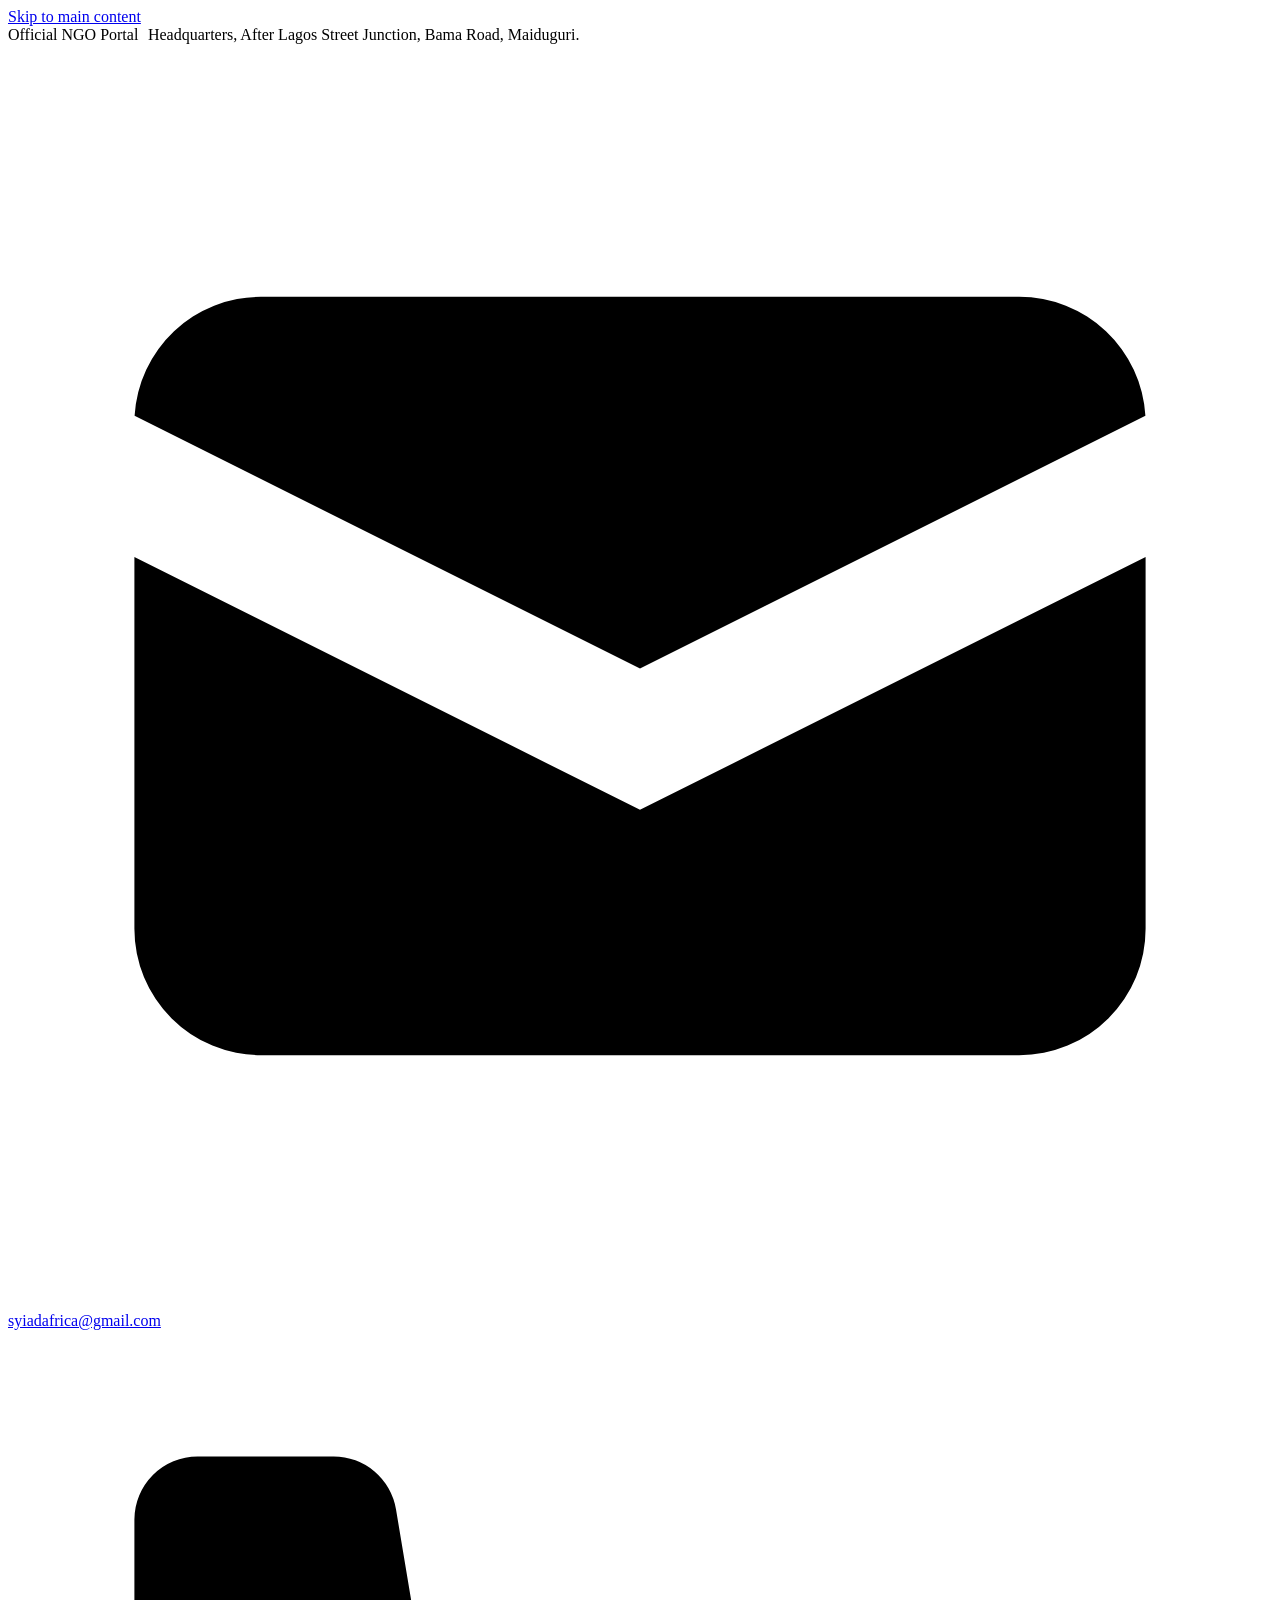
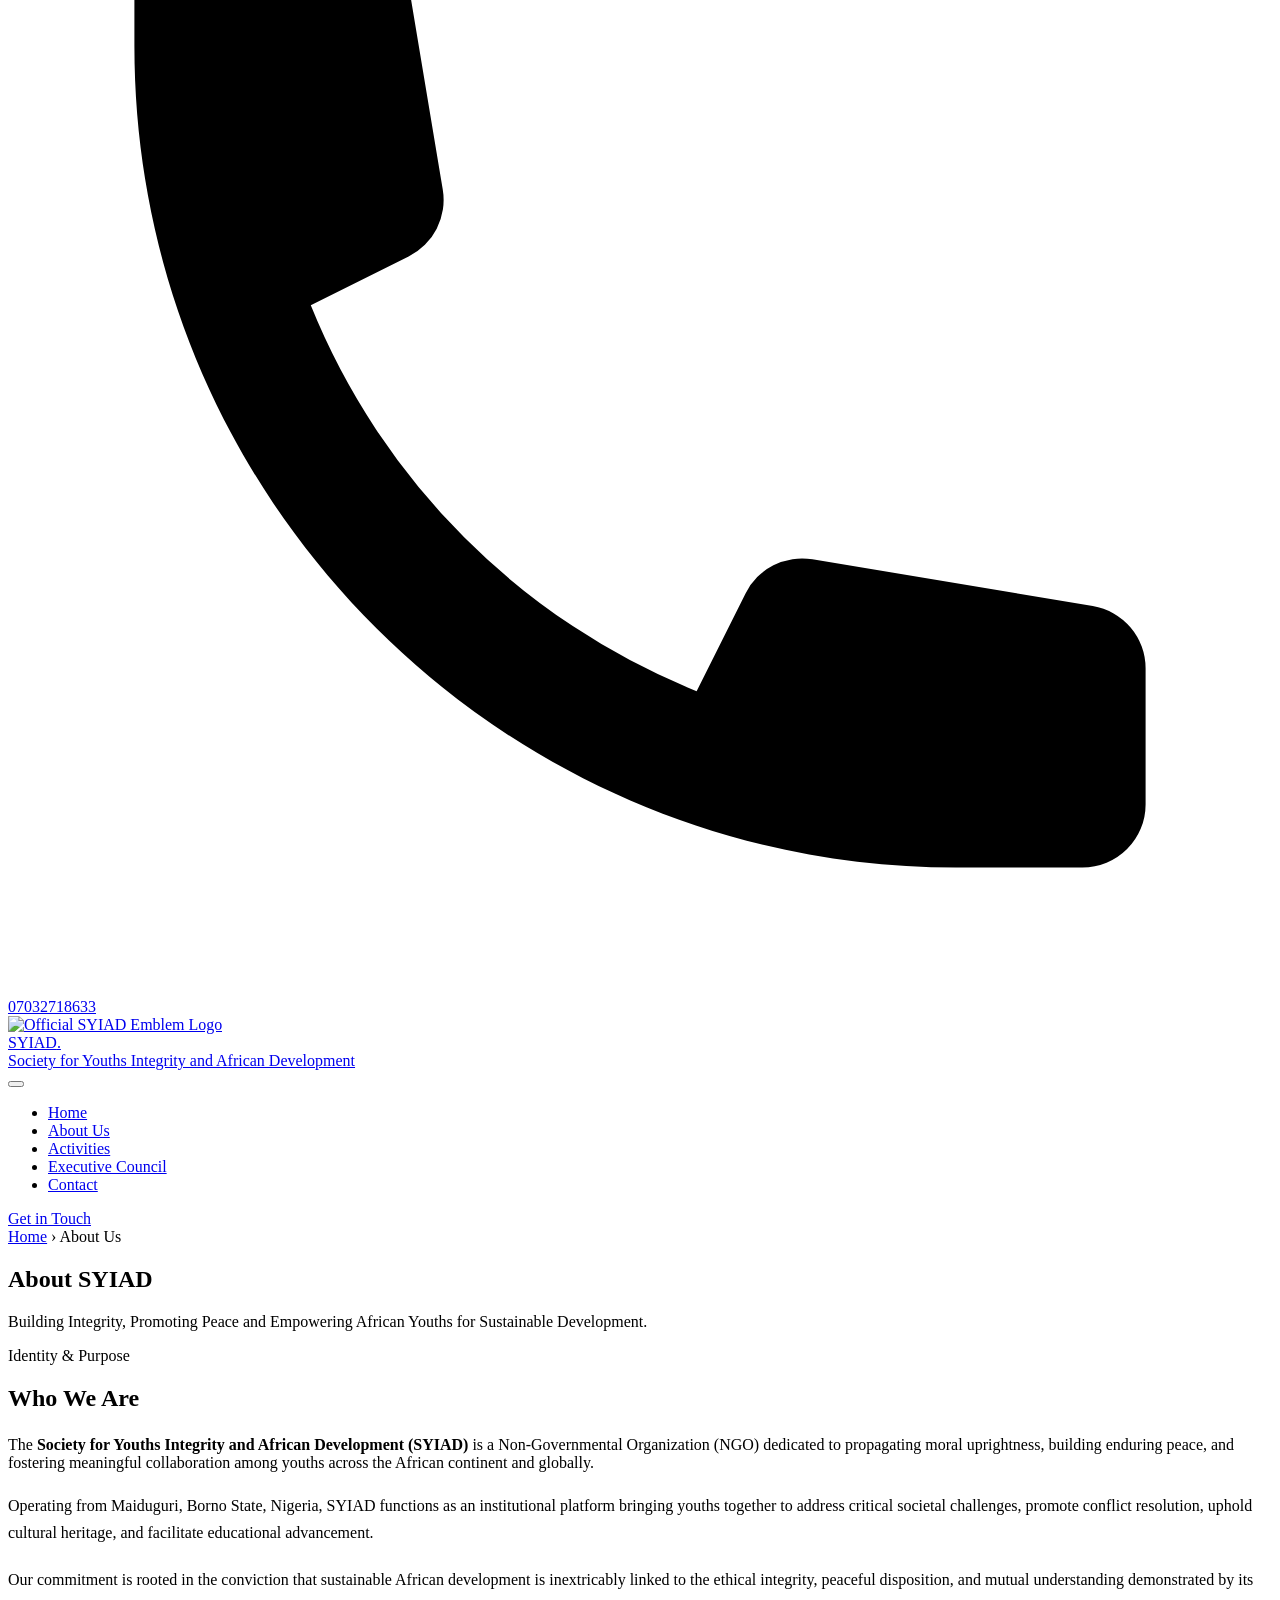
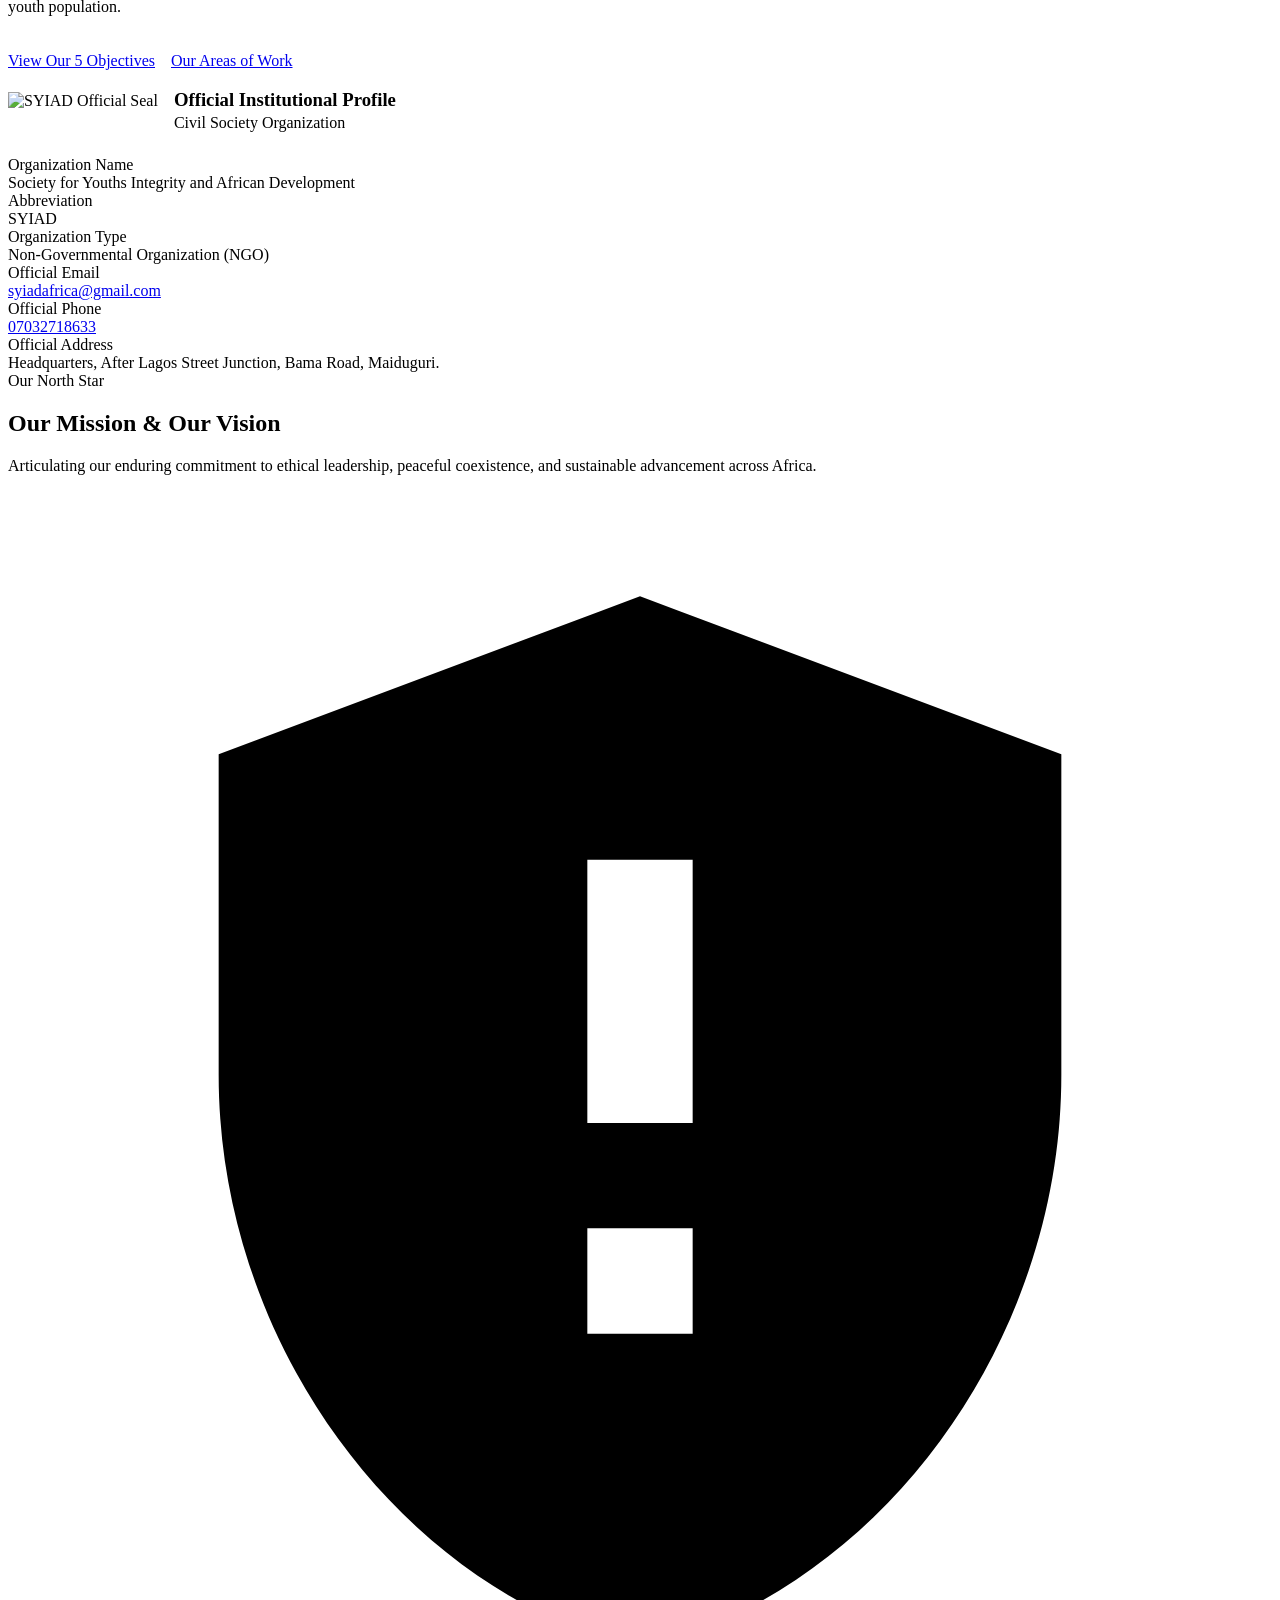
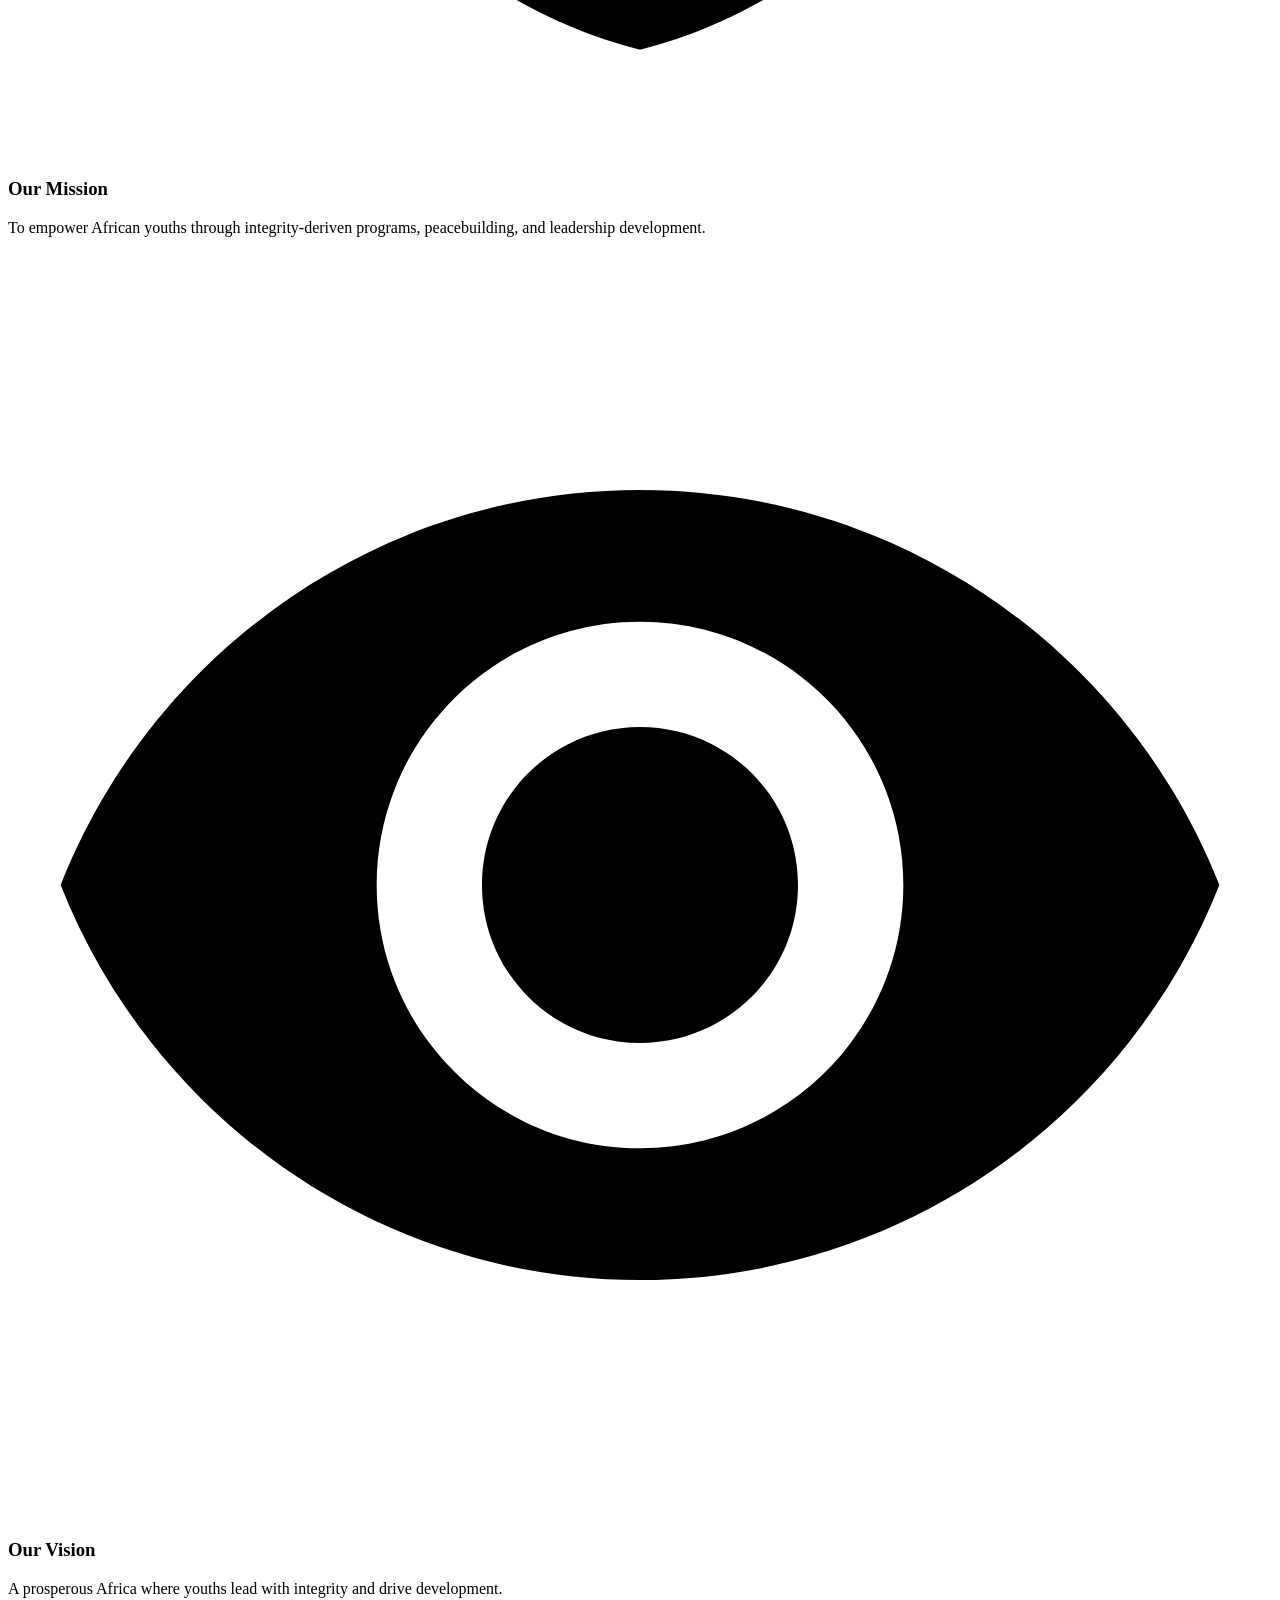
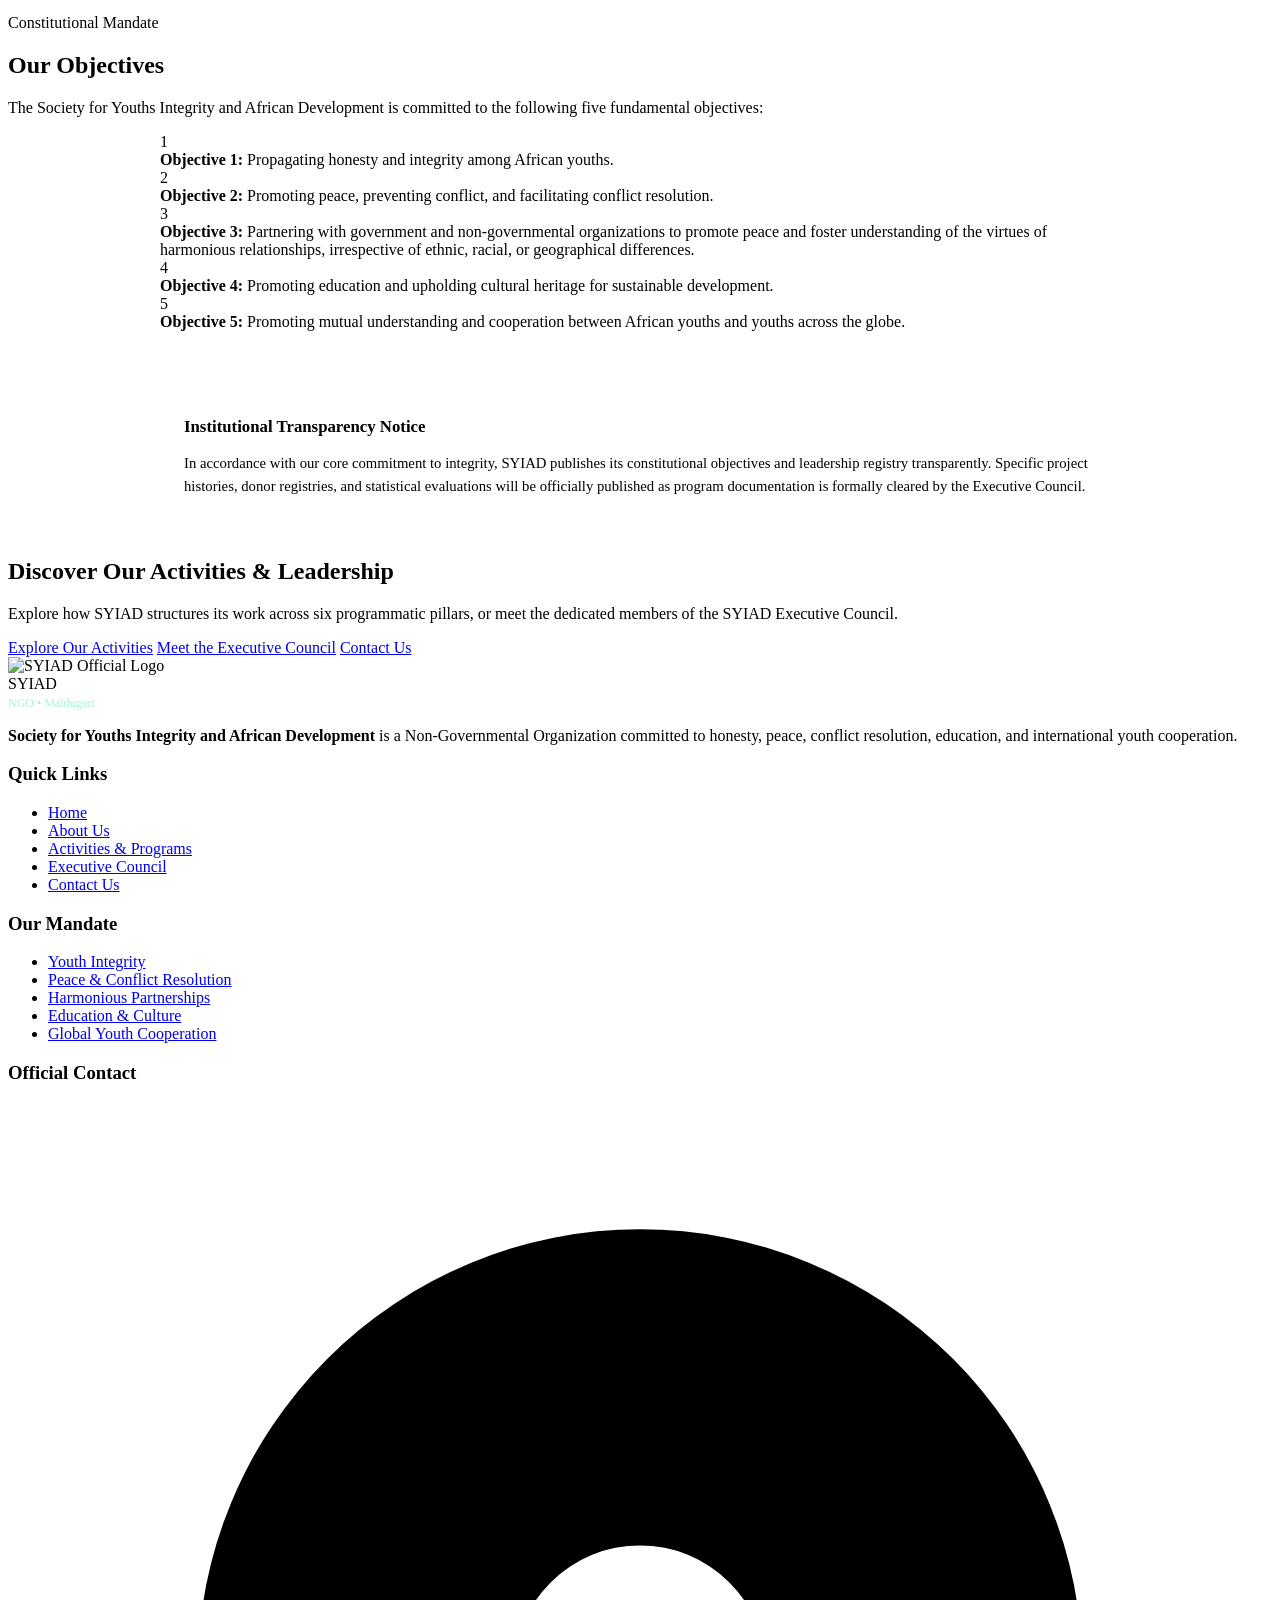
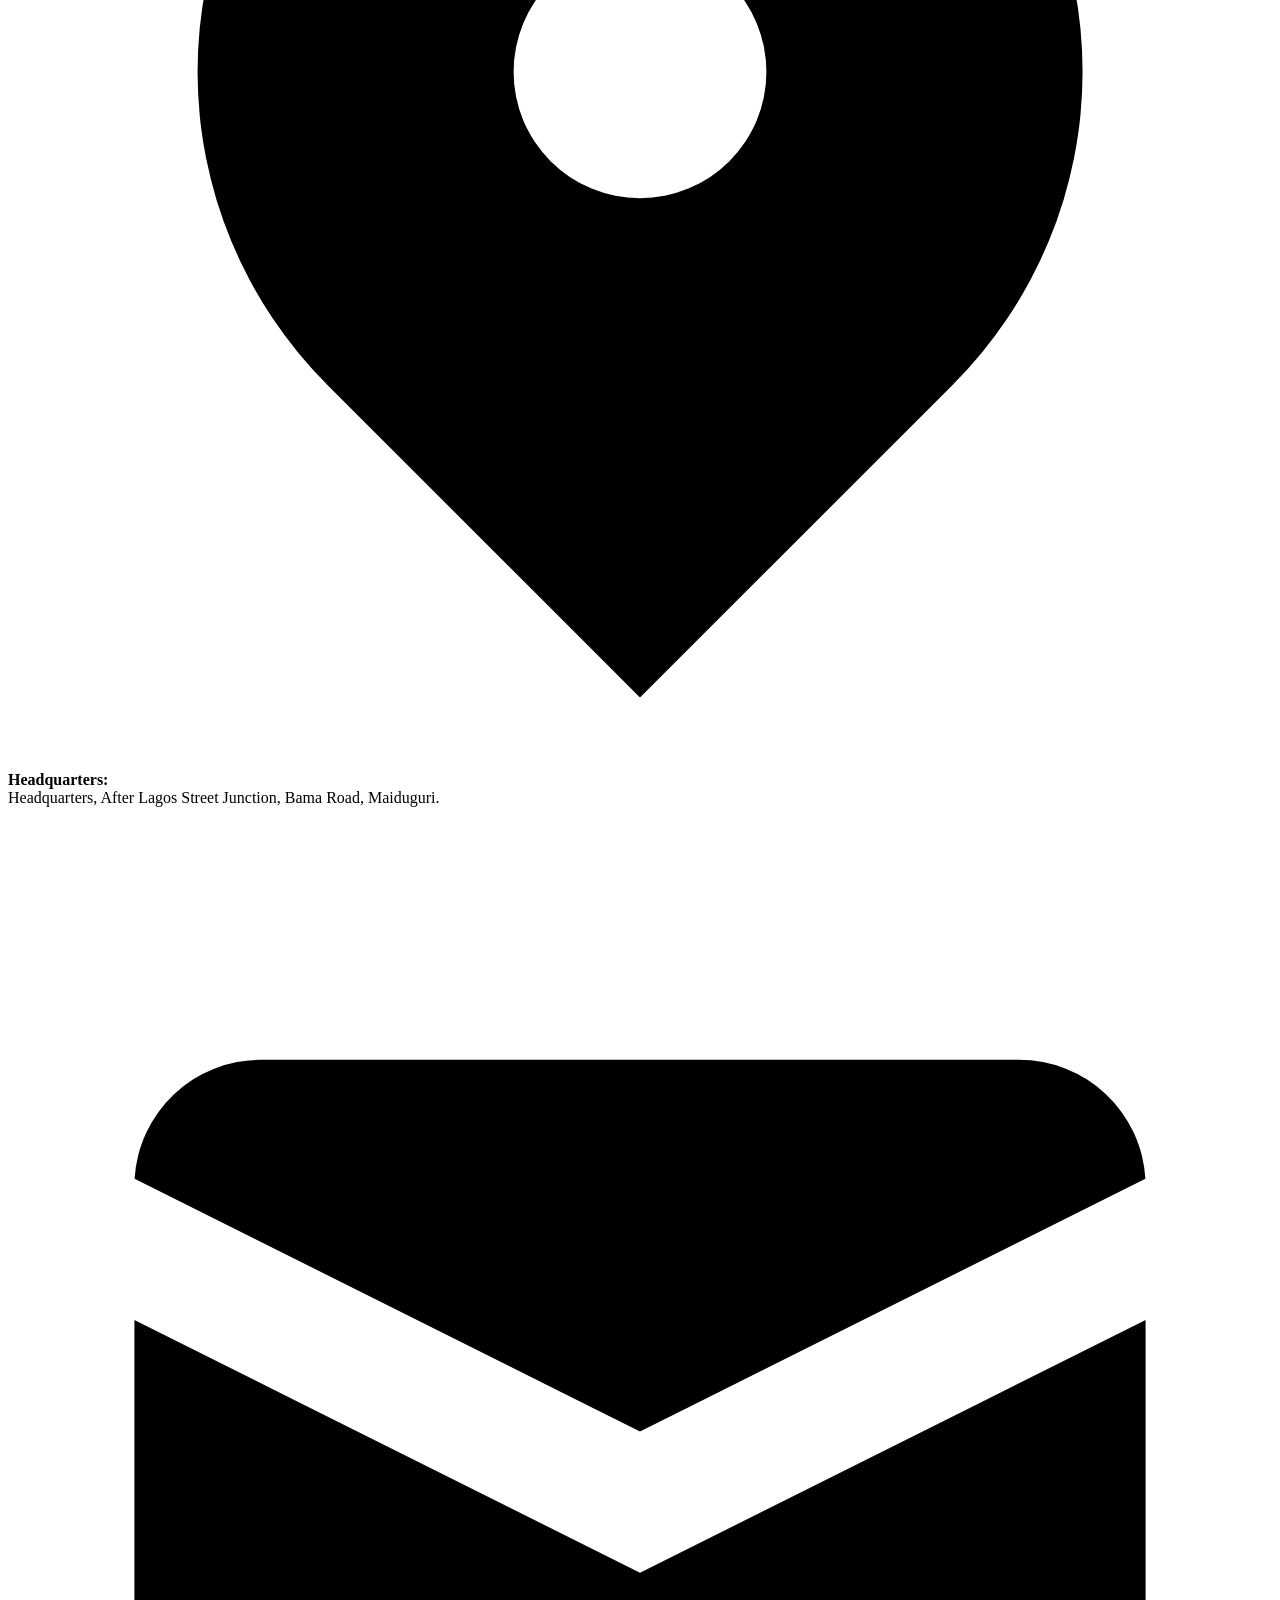
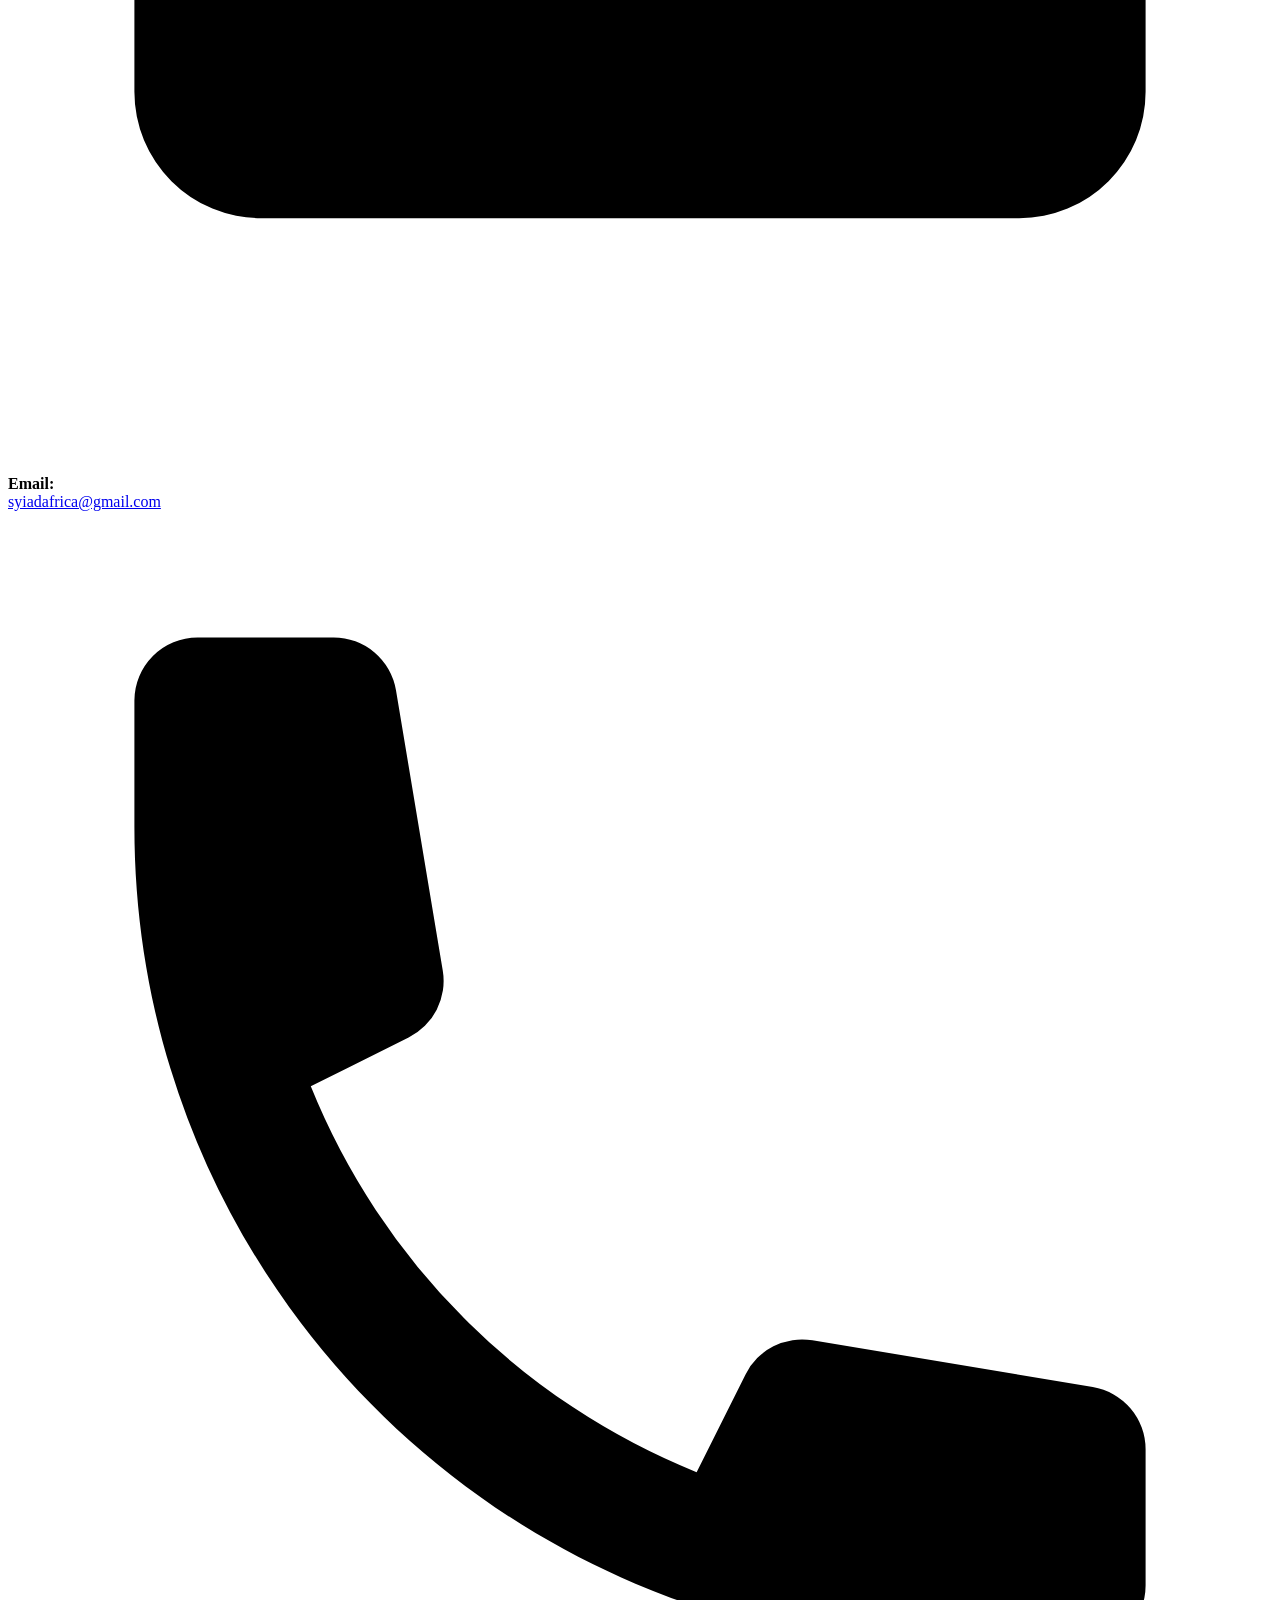
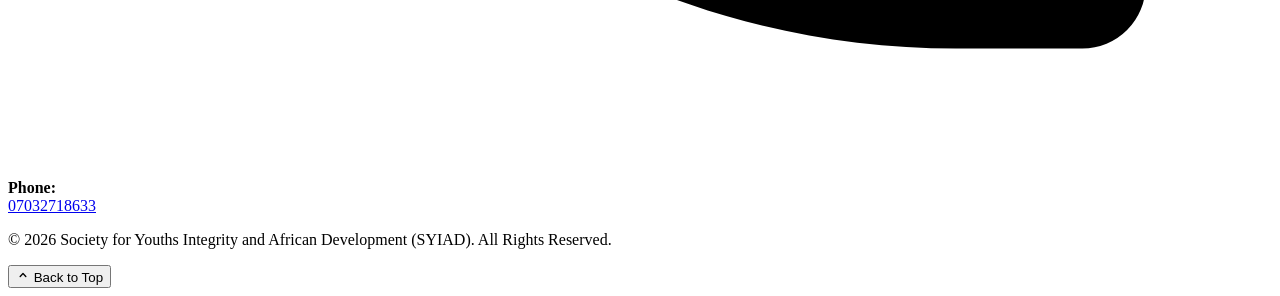
==== about.html @ c9a16042 "Upload SYIAD website files" ====
<!DOCTYPE html>
<html lang="en">
<head>
  <meta charset="UTF-8">
  <meta name="viewport" content="width=device-width, initial-scale=1.0">
  <meta http-equiv="X-UA-Compatible" content="IE=edge">
  
  <title>About Us | Society for Youths Integrity and African Development (SYIAD)</title>
  <meta name="title" content="About Us | Society for Youths Integrity and African Development (SYIAD)">
  <meta name="description" content="Learn about the Society for Youths Integrity and African Development (SYIAD), our mission, vision, and five core objectives for African youth empowerment, peace, and sustainable development.">
  <meta name="keywords" content="About SYIAD, Society for Youths Integrity and African Development, NGO Maiduguri, African Youth Integrity, Peacebuilding Objectives, Nigeria NGO">
  <meta name="author" content="Society for Youths Integrity and African Development">
  <meta name="robots" content="index, follow">

  <!-- Open Graph -->
  <meta property="og:type" content="article">
  <meta property="og:url" content="https://syiad.org/about.html">
  <meta property="og:title" content="About Us | Society for Youths Integrity and African Development">
  <meta property="og:description" content="Discover SYIAD's founding commitment to youth integrity, peace promotion, conflict prevention, education, and global youth cooperation.">
  <meta property="og:image" content="assets/images/syiad-logo.jpg">

  <!-- Favicon using official SYIAD logo -->
  <link rel="icon" type="image/jpeg" href="assets/images/syiad-logo.jpg">
  <link rel="apple-touch-icon" href="assets/images/syiad-logo.jpg">

  <!-- Stylesheet -->
  <link rel="stylesheet" href="assets/css/styles.css">
</head>
<body>
  <a href="#mainContent" class="skip-link">Skip to main content</a>

  <!-- Top Notification & Contact Bar -->
  <aside class="top-bar" aria-label="Quick contact and organization info">
    <div class="container top-bar-content">
      <div style="display:flex; align-items:center; gap:0.6rem;">
        <span class="top-bar-badge">Official NGO Portal</span>
        <span>Headquarters, After Lagos Street Junction, Bama Road, Maiduguri.</span>
      </div>
      <div class="top-bar-contact">
        <span class="top-bar-item">
          <svg viewBox="0 0 20 20" aria-hidden="true"><path d="M2.003 5.884L10 9.882l7.997-3.998A2 2 0 0016 4H4a2 2 0 00-1.997 1.884z"/><path d="M18 8.118l-8 4-8-4V14a2 2 0 002 2h12a2 2 0 002-2V8.118z"/></svg>
          <a href="mailto:syiadafrica@gmail.com">syiadafrica@gmail.com</a>
        </span>
        <span class="top-bar-item">
          <svg viewBox="0 0 20 20" aria-hidden="true"><path d="M2 3a1 1 0 011-1h2.153a1 1 0 01.986.836l.74 4.435a1 1 0 01-.54 1.06l-1.548.773a11.037 11.037 0 006.105 6.105l.774-1.548a1 1 0 011.059-.54l4.435.74a1 1 0 01.836.986V17a1 1 0 01-1 1h-2C7.82 18 2 12.18 2 5V3z"/></svg>
          <a href="tel:07032718633">07032718633</a>
        </span>
      </div>
    </div>
  </aside>

  <!-- Main Header & Navigation Bar -->
  <header class="site-header">
    <div class="container header-container">
      <a href="index.html" class="brand" aria-label="SYIAD Home">
        <div class="brand-logo-wrap">
          <img src="assets/images/syiad-logo.jpg" alt="Official SYIAD Emblem Logo" class="brand-logo" width="58" height="58">
        </div>
        <div class="brand-text">
          <div class="brand-acronym">SYIAD<span>.</span></div>
          <div class="brand-full-name">Society for Youths Integrity and African Development</div>
        </div>
      </a>

      <!-- Mobile Hamburger Toggle -->
      <button class="nav-toggle" aria-label="Toggle navigation menu" aria-expanded="false" aria-controls="primaryNav">
        <span class="hamburger-icon">
          <span class="hamburger-line"></span>
          <span class="hamburger-line"></span>
          <span class="hamburger-line"></span>
        </span>
      </button>

      <!-- Primary Navigation Links -->
      <nav class="nav-menu" id="primaryNav" aria-label="Primary site navigation">
        <ul class="nav-list">
          <li><a href="index.html" class="nav-link">Home</a></li>
          <li><a href="about.html" class="nav-link active">About Us</a></li>
          <li><a href="activities.html" class="nav-link">Activities</a></li>
          <li><a href="executive-council.html" class="nav-link">Executive Council</a></li>
          <li><a href="contact.html" class="nav-link">Contact</a></li>
        </ul>
        <div class="nav-cta">
          <a href="contact.html" class="btn btn-sm btn-gold">Get in Touch</a>
        </div>
      </nav>
    </div>
  </header>

  <!-- Page Banner -->
  <section class="page-banner">
    <div class="container">
      <div class="page-banner-content">
        <nav class="breadcrumbs" aria-label="Breadcrumb">
          <a href="index.html">Home</a>
          <span aria-hidden="true">&rsaquo;</span>
          <span aria-current="page">About Us</span>
        </nav>
        <h1 class="page-banner-title">About SYIAD</h1>
        <p class="page-banner-desc">
          Building Integrity, Promoting Peace and Empowering African Youths for Sustainable Development.
        </p>
      </div>
    </div>
  </section>

  <main id="mainContent">

    <!-- 1. Who We Are Section -->
    <section class="section" id="who-we-are">
      <div class="container">
        <div class="about-grid">
          <div>
            <span class="section-subtitle">Identity &amp; Purpose</span>
            <h2 class="section-title">Who We Are</h2>
            <div class="title-bar" style="margin-left: 0;"></div>
            
            <p class="section-description" style="margin-top: 1.5rem; margin-bottom: 1.25rem;">
              The <strong>Society for Youths Integrity and African Development (SYIAD)</strong> is a Non-Governmental Organization (NGO) dedicated to propagating moral uprightness, building enduring peace, and fostering meaningful collaboration among youths across the African continent and globally.
            </p>
            <p style="color: var(--color-gray-700); line-height: 1.7; margin-bottom: 1.25rem;">
              Operating from Maiduguri, Borno State, Nigeria, SYIAD functions as an institutional platform bringing youths together to address critical societal challenges, promote conflict resolution, uphold cultural heritage, and facilitate educational advancement.
            </p>
            <p style="color: var(--color-gray-700); line-height: 1.7; margin-bottom: 2rem;">
              Our commitment is rooted in the conviction that sustainable African development is inextricably linked to the ethical integrity, peaceful disposition, and mutual understanding demonstrated by its youth population.
            </p>

            <div style="display: flex; gap: 1rem; flex-wrap: wrap;">
              <a href="#objectives" class="btn btn-primary">View Our 5 Objectives</a>
              <a href="activities.html" class="btn btn-outline">Our Areas of Work</a>
            </div>
          </div>

          <div class="about-card-featured">
            <div style="display: flex; align-items: center; gap: 1rem; margin-bottom: 1.5rem;">
              <img src="assets/images/syiad-logo.jpg" alt="SYIAD Official Seal" class="logo-stamp" style="margin-bottom:0;">
              <div>
                <h3 style="margin-bottom: 0.2rem;">Official Institutional Profile</h3>
                <span class="badge badge-green">Civil Society Organization</span>
              </div>
            </div>

            <div class="info-pills" style="margin-top: 0;">
              <div class="info-pill">
                <div class="info-pill-label">Organization Name</div>
                <div class="info-pill-val">Society for Youths Integrity and African Development</div>
              </div>
              <div class="info-pill">
                <div class="info-pill-label">Abbreviation</div>
                <div class="info-pill-val">SYIAD</div>
              </div>
              <div class="info-pill">
                <div class="info-pill-label">Organization Type</div>
                <div class="info-pill-val">Non-Governmental Organization (NGO)</div>
              </div>
              <div class="info-pill">
                <div class="info-pill-label">Official Email</div>
                <div class="info-pill-val">
                  <a href="mailto:syiadafrica@gmail.com">syiadafrica@gmail.com</a>
                </div>
              </div>
              <div class="info-pill">
                <div class="info-pill-label">Official Phone</div>
                <div class="info-pill-val">
                  <a href="tel:07032718633">07032718633</a>
                </div>
              </div>
              <div class="info-pill">
                <div class="info-pill-label">Official Address</div>
                <div class="info-pill-val">Headquarters, After Lagos Street Junction, Bama Road, Maiduguri.</div>
              </div>
            </div>
          </div>
        </div>
      </div>
    </section>

    <!-- 2. Our Mission & Vision Section -->
    <section class="section section-alt" id="mission-vision">
      <div class="container">
        <div class="section-header">
          <span class="section-subtitle">Our North Star</span>
          <h2 class="section-title">Our Mission &amp; Our Vision</h2>
          <div class="title-bar"></div>
          <p class="section-description">
            Articulating our enduring commitment to ethical leadership, peaceful coexistence, and sustainable advancement across Africa.
          </p>
        </div>

        <div class="mv-grid">
          <div class="mv-card mission">
            <div class="mv-icon-box">
              <svg viewBox="0 0 24 24" aria-hidden="true"><path d="M12 2L4 5v6.09c0 5.05 3.41 9.76 8 10.91 4.59-1.15 8-5.86 8-10.91V5l-8-3zm1 14h-2v-2h2v2zm0-4h-2V7h2v5z"/></svg>
            </div>
            <h3>Our Mission</h3>
            <p>
              To empower African youths through integrity-deriven programs, peacebuilding, and leadership development.
            </p>
          </div>

          <div class="mv-card vision">
            <div class="mv-icon-box">
              <svg viewBox="0 0 24 24" aria-hidden="true"><path d="M12 4.5C7 4.5 2.73 7.61 1 12c1.73 4.39 6 7.5 11 7.5s9.27-3.11 11-7.5c-1.73-4.39-6-7.5-11-7.5zM12 17c-2.76 0-5-2.24-5-5s2.24-5 5-5 5 2.24 5 5-2.24 5-5 5zm0-8c-1.66 0-3 1.34-3 3s1.34 3 3 3 3-1.34 3-3-1.34-3-3-3z"/></svg>
            </div>
            <h3>Our Vision</h3>
            <p>
              A prosperous Africa where youths lead with integrity and drive development. 
            </p>
          </div>
        </div>
      </div>
    </section>

    <!-- 3. Our Stated Objectives Section (Exact Verbatim Mandate) -->
    <section class="section" id="objectives">
      <div class="container">
        <div class="section-header">
          <span class="section-subtitle">Constitutional Mandate</span>
          <h2 class="section-title">Our Objectives</h2>
          <div class="title-bar"></div>
          <p class="section-description">
            The Society for Youths Integrity and African Development is committed to the following five fundamental objectives:
          </p>
        </div>

        <div class="objectives-container" style="max-width: 960px; margin: 0 auto;">
          <div class="objectives-list">
            
            <!-- Objective 1 -->
            <div class="objective-item">
              <div class="objective-num">1</div>
              <div class="objective-text">
                <strong>Objective 1:</strong> Propagating honesty and integrity among African youths.
              </div>
            </div>

            <!-- Objective 2 -->
            <div class="objective-item">
              <div class="objective-num">2</div>
              <div class="objective-text">
                <strong>Objective 2:</strong> Promoting peace, preventing conflict, and facilitating conflict resolution.
              </div>
            </div>

            <!-- Objective 3 -->
            <div class="objective-item">
              <div class="objective-num">3</div>
              <div class="objective-text">
                <strong>Objective 3:</strong> Partnering with government and non-governmental organizations to promote peace and foster understanding of the virtues of harmonious relationships, irrespective of ethnic, racial, or geographical differences.
              </div>
            </div>

            <!-- Objective 4 -->
            <div class="objective-item">
              <div class="objective-num">4</div>
              <div class="objective-text">
                <strong>Objective 4:</strong> Promoting education and upholding cultural heritage for sustainable development.
              </div>
            </div>

            <!-- Objective 5 -->
            <div class="objective-item">
              <div class="objective-num">5</div>
              <div class="objective-text">
                <strong>Objective 5:</strong> Promoting mutual understanding and cooperation between African youths and youths across the globe.
              </div>
            </div>

          </div>

          <div style="margin-top: 2.5rem; padding: 1.5rem; background: var(--color-primary-subtle); border-radius: var(--radius-lg); border-left: 4px solid var(--color-primary);">
            <h4 style="color: var(--color-primary-dark); font-size: 1.05rem; margin-bottom: 0.5rem; font-weight: 700;">
              Institutional Transparency Notice
            </h4>
            <p style="font-size: 0.92rem; color: var(--color-gray-700); line-height: 1.6;">
              In accordance with our core commitment to integrity, SYIAD publishes its constitutional objectives and leadership registry transparently. Specific project histories, donor registries, and statistical evaluations will be officially published as program documentation is formally cleared by the Executive Council.
            </p>
          </div>
        </div>
      </div>
    </section>

    <!-- 4. Next Step Navigation / Action Banner -->
    <section class="section section-green-tint">
      <div class="container">
        <div class="cta-box">
          <h2>Discover Our Activities &amp; Leadership</h2>
          <p>
            Explore how SYIAD structures its work across six programmatic pillars, or meet the dedicated members of the SYIAD Executive Council.
          </p>
          <div class="cta-buttons">
            <a href="activities.html" class="btn btn-gold">Explore Our Activities</a>
            <a href="executive-council.html" class="btn btn-white-outline">Meet the Executive Council</a>
            <a href="contact.html" class="btn btn-primary">Contact Us</a>
          </div>
        </div>
      </div>
    </section>

  </main>

  <!-- Site Footer -->
  <footer class="site-footer">
    <div class="container">
      <div class="footer-grid">
        <div class="footer-brand">
          <div class="footer-logo-wrap">
            <img src="assets/images/syiad-logo.jpg" alt="SYIAD Official Logo" class="footer-logo" width="54" height="54">
            <div>
              <div class="footer-brand-title">SYIAD</div>
              <small style="color: #A7F3D0; font-size: 0.75rem;">NGO • Maiduguri</small>
            </div>
          </div>
          <p class="footer-desc">
            <strong>Society for Youths Integrity and African Development</strong> is a Non-Governmental Organization committed to honesty, peace, conflict resolution, education, and international youth cooperation.
          </p>
        </div>

        <div>
          <h3 class="footer-title">Quick Links</h3>
          <ul class="footer-links">
            <li><a href="index.html">Home</a></li>
            <li><a href="about.html">About Us</a></li>
            <li><a href="activities.html">Activities &amp; Programs</a></li>
            <li><a href="executive-council.html">Executive Council</a></li>
            <li><a href="contact.html">Contact Us</a></li>
          </ul>
        </div>

        <div>
          <h3 class="footer-title">Our Mandate</h3>
          <ul class="footer-links">
            <li><a href="#objectives">Youth Integrity</a></li>
            <li><a href="#objectives">Peace &amp; Conflict Resolution</a></li>
            <li><a href="#objectives">Harmonious Partnerships</a></li>
            <li><a href="#objectives">Education &amp; Culture</a></li>
            <li><a href="#objectives">Global Youth Cooperation</a></li>
          </ul>
        </div>

        <div>
          <h3 class="footer-title">Official Contact</h3>
          <div class="footer-contact-item">
            <svg viewBox="0 0 20 20" aria-hidden="true"><path fill-rule="evenodd" d="M5.05 4.05a7 7 0 119.9 9.9L10 18.9l-4.95-4.95a7 7 0 010-9.9zM10 11a2 2 0 100-4 2 2 0 000 4z" clip-rule="evenodd"/></svg>
            <div>
              <strong>Headquarters:</strong><br>
              Headquarters, After Lagos Street Junction, Bama Road, Maiduguri.
            </div>
          </div>
          <div class="footer-contact-item">
            <svg viewBox="0 0 20 20" aria-hidden="true"><path d="M2.003 5.884L10 9.882l7.997-3.998A2 2 0 0016 4H4a2 2 0 00-1.997 1.884z"/><path d="M18 8.118l-8 4-8-4V14a2 2 0 002 2h12a2 2 0 002-2V8.118z"/></svg>
            <div>
              <strong>Email:</strong><br>
              <a href="mailto:syiadafrica@gmail.com">syiadafrica@gmail.com</a>
            </div>
          </div>
          <div class="footer-contact-item">
            <svg viewBox="0 0 20 20" aria-hidden="true"><path d="M2 3a1 1 0 011-1h2.153a1 1 0 01.986.836l.74 4.435a1 1 0 01-.54 1.06l-1.548.773a11.037 11.037 0 006.105 6.105l.774-1.548a1 1 0 011.059-.54l4.435.74a1 1 0 01.836.986V17a1 1 0 01-1 1h-2C7.82 18 2 12.18 2 5V3z"/></svg>
            <div>
              <strong>Phone:</strong><br>
              <a href="tel:07032718633">07032718633</a>
            </div>
          </div>
        </div>
      </div>

      <div class="footer-bottom">
        <p class="footer-copyright">
          &copy; 2026 Society for Youths Integrity and African Development (SYIAD). All Rights Reserved.
        </p>
        <button type="button" class="back-to-top" id="backToTopBtn" aria-label="Back to top of page">
          <svg style="width:14px;height:14px;fill:currentColor" viewBox="0 0 20 20" aria-hidden="true"><path fill-rule="evenodd" d="M14.707 12.707a1 1 0 01-1.414 0L10 9.414l-3.293 3.293a1 1 0 01-1.414-1.414l4-4a1 1 0 011.414 0l4 4a1 1 0 010 1.414z" clip-rule="evenodd"/></svg>
          Back to Top
        </button>
      </div>
    </div>
  </footer>

  <script src="assets/js/main.js"></script>
</body>
</html>
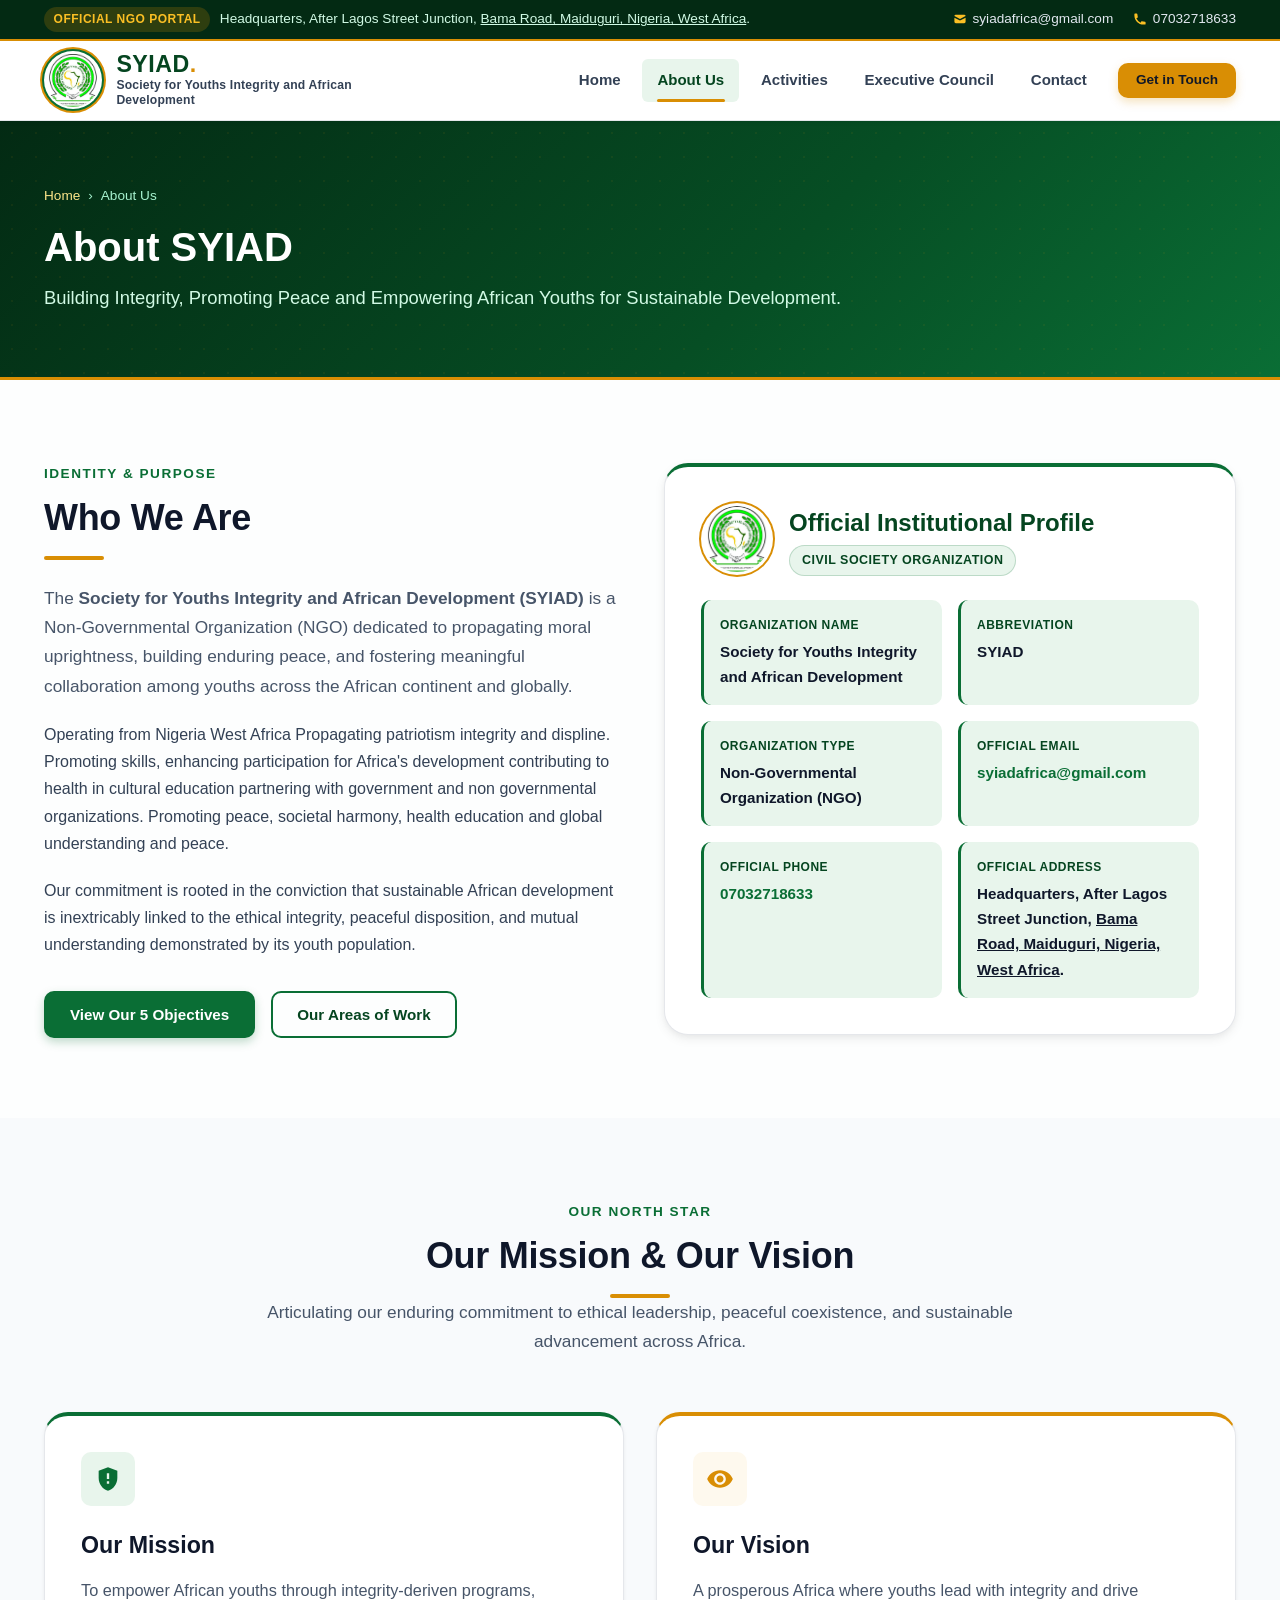
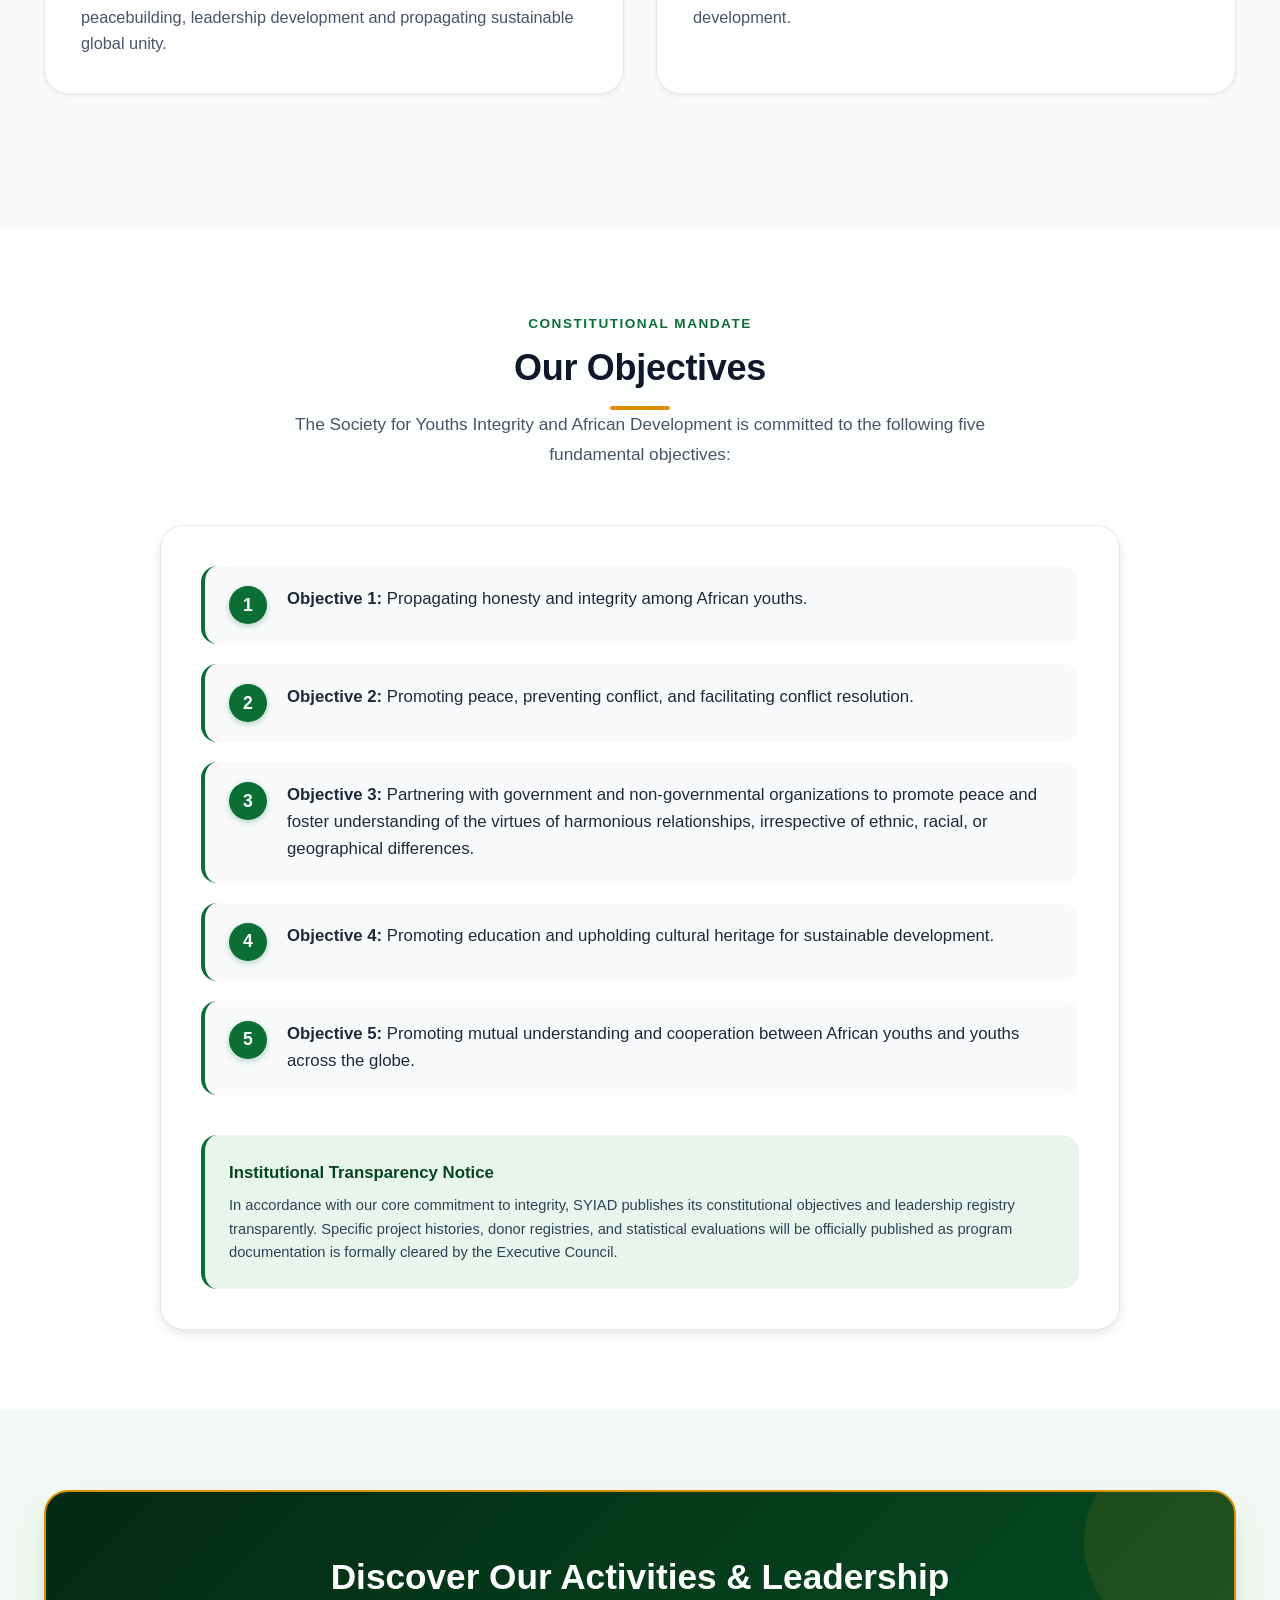
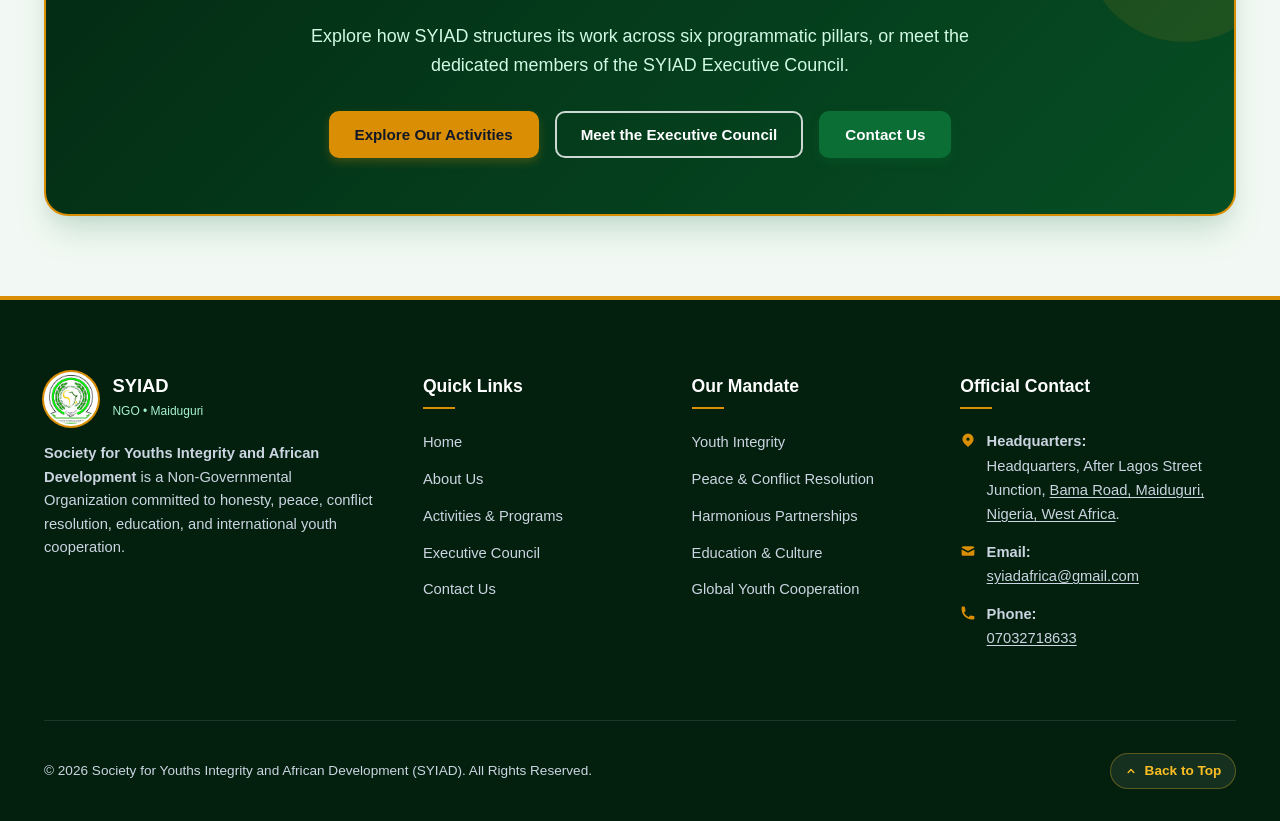
==== commit b795126d: "Apply review committee corrections: official logo, French tagline, and HQ address" ====
--- a/about.html
+++ b/about.html
@@ -34,7 +34,7 @@
     <div class="container top-bar-content">
       <div style="display:flex; align-items:center; gap:0.6rem;">
         <span class="top-bar-badge">Official NGO Portal</span>
-        <span>Headquarters, After Lagos Street Junction, Bama Road, Maiduguri.</span>
+        <span>Headquarters, After Lagos Street Junction, <a href="https://www.google.com/maps/search/Bama+Road,+Maiduguri,+Nigeria,+West+Africa?entry=gmail&source=g" target="_blank" rel="noopener noreferrer" style="color: inherit; text-decoration: underline;">Bama Road, Maiduguri, Nigeria, West Africa</a>.</span>
       </div>
       <div class="top-bar-contact">
         <span class="top-bar-item">
@@ -119,7 +119,7 @@
               The <strong>Society for Youths Integrity and African Development (SYIAD)</strong> is a Non-Governmental Organization (NGO) dedicated to propagating moral uprightness, building enduring peace, and fostering meaningful collaboration among youths across the African continent and globally.
             </p>
             <p style="color: var(--color-gray-700); line-height: 1.7; margin-bottom: 1.25rem;">
-              Operating from Maiduguri, Borno State, Nigeria, SYIAD functions as an institutional platform bringing youths together to address critical societal challenges, promote conflict resolution, uphold cultural heritage, and facilitate educational advancement.
+              Operating from Nigeria West Africa Propagating patriotism integrity and displine. Promoting skills, enhancing participation for Africa's development contributing to health in cultural education partnering with government and non governmental organizations. Promoting peace, societal harmony, health education and global understanding and peace.
             </p>
             <p style="color: var(--color-gray-700); line-height: 1.7; margin-bottom: 2rem;">
               Our commitment is rooted in the conviction that sustainable African development is inextricably linked to the ethical integrity, peaceful disposition, and mutual understanding demonstrated by its youth population.
@@ -167,7 +167,7 @@
               </div>
               <div class="info-pill">
                 <div class="info-pill-label">Official Address</div>
-                <div class="info-pill-val">Headquarters, After Lagos Street Junction, Bama Road, Maiduguri.</div>
+                <div class="info-pill-val">Headquarters, After Lagos Street Junction, <a href="https://www.google.com/maps/search/Bama+Road,+Maiduguri,+Nigeria,+West+Africa?entry=gmail&source=g" target="_blank" rel="noopener noreferrer" style="color: inherit; text-decoration: underline;">Bama Road, Maiduguri, Nigeria, West Africa</a>.</div>
               </div>
             </div>
           </div>
@@ -194,7 +194,7 @@
             </div>
             <h3>Our Mission</h3>
             <p>
-              To empower African youths through integrity-deriven programs, peacebuilding, and leadership development.
+              To empower African youths through integrity-deriven programs, peacebuilding, leadership development and propagating sustainable global unity.
             </p>
           </div>
 
@@ -344,7 +344,7 @@
             <svg viewBox="0 0 20 20" aria-hidden="true"><path fill-rule="evenodd" d="M5.05 4.05a7 7 0 119.9 9.9L10 18.9l-4.95-4.95a7 7 0 010-9.9zM10 11a2 2 0 100-4 2 2 0 000 4z" clip-rule="evenodd"/></svg>
             <div>
               <strong>Headquarters:</strong><br>
-              Headquarters, After Lagos Street Junction, Bama Road, Maiduguri.
+              Headquarters, After Lagos Street Junction, <a href="https://www.google.com/maps/search/Bama+Road,+Maiduguri,+Nigeria,+West+Africa?entry=gmail&source=g" target="_blank" rel="noopener noreferrer">Bama Road, Maiduguri, Nigeria, West Africa</a>.
             </div>
           </div>
           <div class="footer-contact-item">
--- a/assets/css/styles.css
+++ b/assets/css/styles.css
@@ -0,0 +1,1862 @@
+/* ==========================================================================
+   SOCIETY FOR YOUTHS INTEGRITY AND AFRICAN DEVELOPMENT (SYIAD)
+   Official Master Stylesheet
+   Brand Colors: African Emerald Green, Solar Gold, Deep Obsidian, Crisp White
+   ========================================================================== */
+
+:root {
+  /* Brand Palette from Official SYIAD Logo */
+  --color-primary: #0A6E35;
+  --color-primary-dark: #054520;
+  --color-primary-darker: #032A13;
+  --color-primary-light: #128F46;
+  --color-primary-vibrant: #00A843;
+  --color-primary-subtle: #E8F5EC;
+  --color-primary-tint: #F2F9F4;
+
+  /* Gold / Yellow Accent from African Continent Emblem */
+  --color-gold: #D98E04;
+  --color-gold-hover: #BF7B00;
+  --color-gold-light: #FBBF24;
+  --color-gold-subtle: #FEF9EE;
+  --color-gold-border: #FDE68A;
+
+  /* Neutrals & Typography */
+  --color-dark: #111827;
+  --color-gray-900: #0F172A;
+  --color-gray-800: #1E293B;
+  --color-gray-700: #334155;
+  --color-gray-600: #475569;
+  --color-gray-500: #64748B;
+  --color-gray-400: #94A3B8;
+  --color-gray-300: #CBD5E1;
+  --color-gray-200: #E2E8F0;
+  --color-gray-100: #F1F5F9;
+  --color-gray-50: #F8FAFC;
+  --color-white: #FFFFFF;
+
+  /* Semantic UI */
+  --color-text-main: #1F2937;
+  --color-text-muted: #4B5563;
+  --color-bg-body: #FDFEFE;
+  --color-bg-surface: #FFFFFF;
+  --color-border: #E5E7EB;
+
+  /* Shadows */
+  --shadow-xs: 0 1px 2px 0 rgba(0, 0, 0, 0.05);
+  --shadow-sm: 0 2px 4px 0 rgba(0, 0, 0, 0.06);
+  --shadow-md: 0 4px 12px -1px rgba(0, 0, 0, 0.08), 0 2px 6px -1px rgba(0, 0, 0, 0.04);
+  --shadow-lg: 0 12px 24px -4px rgba(10, 110, 53, 0.12), 0 4px 12px -2px rgba(0, 0, 0, 0.05);
+  --shadow-xl: 0 20px 35px -6px rgba(10, 110, 53, 0.18), 0 8px 16px -4px rgba(0, 0, 0, 0.06);
+
+  /* Radii */
+  --radius-sm: 6px;
+  --radius-md: 10px;
+  --radius-lg: 16px;
+  --radius-xl: 24px;
+  --radius-full: 9999px;
+
+  /* Typography */
+  --font-family: -apple-system, BlinkMacSystemFont, "Segoe UI", Roboto, "Helvetica Neue", Arial, sans-serif;
+  --font-heading: "Segoe UI", -apple-system, BlinkMacSystemFont, Roboto, sans-serif;
+  --max-width: 1240px;
+  --transition: all 0.25s cubic-bezier(0.4, 0, 0.2, 1);
+}
+
+/* ==========================================================================
+   Reset & Baseline
+   ========================================================================== */
+*, *::before, *::after {
+  box-sizing: border-box;
+  margin: 0;
+  padding: 0;
+}
+
+html {
+  font-size: 16px;
+  scroll-behavior: smooth;
+  -webkit-text-size-adjust: 100%;
+}
+
+body {
+  font-family: var(--font-family);
+  background-color: var(--color-bg-body);
+  color: var(--color-text-main);
+  line-height: 1.65;
+  overflow-x: hidden;
+}
+
+img, svg {
+  display: block;
+  max-width: 100%;
+  height: auto;
+}
+
+a {
+  color: var(--color-primary);
+  text-decoration: none;
+  transition: var(--transition);
+}
+
+a:hover, a:focus-visible {
+  color: var(--color-primary-dark);
+}
+
+ul, ol {
+  list-style: none;
+}
+
+button, input, textarea, select {
+  font: inherit;
+}
+
+/* Skip Link for Accessibility */
+.skip-link {
+  position: absolute;
+  top: -60px;
+  left: 1rem;
+  background: var(--color-primary-dark);
+  color: var(--color-white);
+  padding: 0.75rem 1.25rem;
+  border-radius: var(--radius-sm);
+  z-index: 9999;
+  transition: top 0.2s ease;
+  font-weight: 600;
+}
+
+.skip-link:focus {
+  top: 1rem;
+}
+
+/* Container */
+.container {
+  width: 100%;
+  max-width: var(--max-width);
+  margin-left: auto;
+  margin-right: auto;
+  padding-left: 1.5rem;
+  padding-right: 1.5rem;
+}
+
+/* ==========================================================================
+   Top Notification / Utility Bar
+   ========================================================================== */
+.top-bar {
+  background-color: var(--color-primary-darker);
+  color: #D1FAE5;
+  font-size: 0.85rem;
+  padding: 0.45rem 0;
+  border-bottom: 2px solid var(--color-gold);
+}
+
+.top-bar-content {
+  display: flex;
+  justify-content: space-between;
+  align-items: center;
+  flex-wrap: wrap;
+  gap: 0.75rem;
+}
+
+.top-bar-badge {
+  display: inline-flex;
+  align-items: center;
+  gap: 0.4rem;
+  background: rgba(217, 142, 4, 0.2);
+  color: var(--color-gold-light);
+  padding: 0.15rem 0.6rem;
+  border-radius: var(--radius-full);
+  font-weight: 600;
+  letter-spacing: 0.5px;
+  text-transform: uppercase;
+  font-size: 0.75rem;
+}
+
+.top-bar-contact {
+  display: flex;
+  align-items: center;
+  gap: 1.25rem;
+  flex-wrap: wrap;
+}
+
+.top-bar-item {
+  display: inline-flex;
+  align-items: center;
+  gap: 0.35rem;
+  color: #E2E8F0;
+  transition: var(--transition);
+}
+
+.top-bar-item a {
+  color: #E2E8F0;
+  display: inline-flex;
+  align-items: center;
+  gap: 0.35rem;
+}
+
+.top-bar-item a:hover {
+  color: var(--color-gold-light);
+}
+
+.top-bar-item svg {
+  width: 14px;
+  height: 14px;
+  fill: var(--color-gold-light);
+}
+
+/* ==========================================================================
+   Site Header & Sticky Navigation
+   ========================================================================== */
+.site-header {
+  position: sticky;
+  top: 0;
+  background: rgba(255, 255, 255, 0.96);
+  backdrop-filter: blur(10px);
+  -webkit-backdrop-filter: blur(10px);
+  border-bottom: 1px solid var(--color-border);
+  z-index: 1000;
+  box-shadow: var(--shadow-sm);
+  transition: var(--transition);
+}
+
+.header-container {
+  display: flex;
+  align-items: center;
+  justify-content: space-between;
+  padding-top: 0.65rem;
+  padding-bottom: 0.65rem;
+}
+
+/* Brand Logo & Title */
+.brand {
+  display: flex;
+  align-items: center;
+  gap: 0.9rem;
+  text-decoration: none;
+}
+
+.brand-logo-wrap {
+  width: 58px;
+  height: 58px;
+  flex-shrink: 0;
+  border-radius: 50%;
+  padding: 2px;
+  background: var(--color-white);
+  box-shadow: 0 0 0 2px var(--color-primary), 0 0 0 4px var(--color-gold);
+  display: flex;
+  align-items: center;
+  justify-content: center;
+  transition: var(--transition);
+}
+
+.brand:hover .brand-logo-wrap {
+  transform: scale(1.05);
+}
+
+.brand-logo {
+  width: 100%;
+  height: 100%;
+  object-fit: contain;
+  border-radius: 50%;
+}
+
+.brand-text {
+  display: flex;
+  flex-direction: column;
+}
+
+.brand-acronym {
+  font-family: var(--font-heading);
+  font-size: 1.45rem;
+  font-weight: 800;
+  color: var(--color-primary-dark);
+  line-height: 1.1;
+  letter-spacing: 0.5px;
+}
+
+.brand-acronym span {
+  color: var(--color-gold);
+}
+
+.brand-full-name {
+  font-size: 0.76rem;
+  font-weight: 600;
+  color: var(--color-gray-700);
+  line-height: 1.25;
+  max-width: 280px;
+  letter-spacing: 0.2px;
+}
+
+/* Navigation Menu */
+.nav-menu {
+  display: flex;
+  align-items: center;
+  gap: 0.5rem;
+}
+
+.nav-list {
+  display: flex;
+  align-items: center;
+  gap: 0.4rem;
+}
+
+.nav-link {
+  display: inline-block;
+  padding: 0.55rem 0.95rem;
+  font-size: 0.94rem;
+  font-weight: 600;
+  color: var(--color-gray-700);
+  border-radius: var(--radius-sm);
+  position: relative;
+  transition: var(--transition);
+}
+
+.nav-link:hover {
+  color: var(--color-primary);
+  background-color: var(--color-primary-subtle);
+}
+
+.nav-link.active {
+  color: var(--color-primary-dark);
+  background-color: var(--color-primary-subtle);
+  font-weight: 700;
+}
+
+.nav-link.active::after {
+  content: "";
+  position: absolute;
+  bottom: 0;
+  left: 15%;
+  right: 15%;
+  height: 3px;
+  background: var(--color-gold);
+  border-radius: 2px;
+}
+
+.nav-cta {
+  margin-left: 0.5rem;
+}
+
+/* Mobile Hamburger Toggle */
+.nav-toggle {
+  display: none;
+  background: none;
+  border: 1px solid var(--color-gray-300);
+  border-radius: var(--radius-sm);
+  padding: 0.5rem;
+  cursor: pointer;
+  color: var(--color-gray-800);
+  width: 44px;
+  height: 44px;
+  align-items: center;
+  justify-content: center;
+}
+
+.nav-toggle:focus-visible {
+  outline: 2px solid var(--color-primary);
+}
+
+.hamburger-icon {
+  width: 24px;
+  height: 18px;
+  display: flex;
+  flex-direction: column;
+  justify-content: space-between;
+}
+
+.hamburger-line {
+  display: block;
+  height: 2.5px;
+  width: 100%;
+  background-color: var(--color-primary-dark);
+  border-radius: 2px;
+  transition: var(--transition);
+}
+
+.nav-toggle.open .hamburger-line:nth-child(1) {
+  transform: translateY(7.5px) rotate(45deg);
+}
+
+.nav-toggle.open .hamburger-line:nth-child(2) {
+  opacity: 0;
+}
+
+.nav-toggle.open .hamburger-line:nth-child(3) {
+  transform: translateY(-7.5px) rotate(-45deg);
+}
+
+/* ==========================================================================
+   Buttons & Badges
+   ========================================================================== */
+.btn {
+  display: inline-flex;
+  align-items: center;
+  justify-content: center;
+  gap: 0.5rem;
+  padding: 0.75rem 1.5rem;
+  font-size: 0.95rem;
+  font-weight: 600;
+  border-radius: var(--radius-md);
+  cursor: pointer;
+  border: 2px solid transparent;
+  text-decoration: none;
+  transition: var(--transition);
+  line-height: 1.25;
+}
+
+.btn-primary {
+  background-color: var(--color-primary);
+  color: var(--color-white);
+  border-color: var(--color-primary);
+  box-shadow: 0 4px 10px rgba(10, 110, 53, 0.25);
+}
+
+.btn-primary:hover, .btn-primary:focus-visible {
+  background-color: var(--color-primary-dark);
+  border-color: var(--color-primary-dark);
+  color: var(--color-white);
+  transform: translateY(-2px);
+  box-shadow: 0 6px 14px rgba(10, 110, 53, 0.35);
+}
+
+.btn-gold {
+  background-color: var(--color-gold);
+  color: var(--color-dark);
+  border-color: var(--color-gold);
+  box-shadow: 0 4px 10px rgba(217, 142, 4, 0.25);
+  font-weight: 700;
+}
+
+.btn-gold:hover, .btn-gold:focus-visible {
+  background-color: var(--color-gold-hover);
+  border-color: var(--color-gold-hover);
+  color: var(--color-dark);
+  transform: translateY(-2px);
+  box-shadow: 0 6px 14px rgba(217, 142, 4, 0.35);
+}
+
+.btn-outline {
+  background-color: transparent;
+  color: var(--color-primary-dark);
+  border-color: var(--color-primary);
+}
+
+.btn-outline:hover, .btn-outline:focus-visible {
+  background-color: var(--color-primary-subtle);
+  color: var(--color-primary-dark);
+  transform: translateY(-2px);
+}
+
+.btn-white {
+  background-color: var(--color-white);
+  color: var(--color-primary-dark);
+  border-color: var(--color-white);
+  box-shadow: 0 4px 10px rgba(0, 0, 0, 0.1);
+  font-weight: 700;
+}
+
+.btn-white:hover {
+  background-color: #F8FAFC;
+  color: var(--color-primary);
+  transform: translateY(-2px);
+}
+
+.btn-white-outline {
+  background-color: transparent;
+  color: var(--color-white);
+  border-color: rgba(255, 255, 255, 0.8);
+}
+
+.btn-white-outline:hover {
+  background-color: rgba(255, 255, 255, 0.15);
+  color: var(--color-white);
+  transform: translateY(-2px);
+}
+
+.btn-sm {
+  padding: 0.45rem 1rem;
+  font-size: 0.85rem;
+}
+
+.badge {
+  display: inline-flex;
+  align-items: center;
+  gap: 0.35rem;
+  padding: 0.25rem 0.75rem;
+  font-size: 0.78rem;
+  font-weight: 700;
+  text-transform: uppercase;
+  letter-spacing: 0.5px;
+  border-radius: var(--radius-full);
+}
+
+.badge-green {
+  background-color: var(--color-primary-subtle);
+  color: var(--color-primary-dark);
+  border: 1px solid rgba(10, 110, 53, 0.2);
+}
+
+.badge-gold {
+  background-color: var(--color-gold-subtle);
+  color: var(--color-gold-hover);
+  border: 1px solid var(--color-gold-border);
+}
+
+.badge-gray {
+  background-color: var(--color-gray-100);
+  color: var(--color-gray-600);
+  border: 1px solid var(--color-gray-300);
+}
+
+/* ==========================================================================
+   Hero Section
+   ========================================================================== */
+.hero {
+  position: relative;
+  background: linear-gradient(135deg, #032A13 0%, #064E24 50%, #0A6E35 100%);
+  color: var(--color-white);
+  padding: 4.5rem 0 5rem;
+  overflow: hidden;
+}
+
+/* African motif background watermark */
+.hero::before {
+  content: "";
+  position: absolute;
+  top: 0;
+  left: 0;
+  right: 0;
+  bottom: 0;
+  background-image: radial-gradient(rgba(245, 158, 11, 0.08) 1.5px, transparent 1.5px);
+  background-size: 28px 28px;
+  opacity: 0.7;
+  pointer-events: none;
+}
+
+.hero-layout {
+  position: relative;
+  display: grid;
+  grid-template-columns: 1.15fr 0.85fr;
+  align-items: center;
+  gap: 3rem;
+  z-index: 1;
+}
+
+.hero-pill {
+  display: inline-flex;
+  align-items: center;
+  gap: 0.5rem;
+  background: rgba(255, 255, 255, 0.12);
+  border: 1px solid rgba(251, 191, 36, 0.4);
+  padding: 0.4rem 1rem;
+  border-radius: var(--radius-full);
+  font-size: 0.85rem;
+  color: #FDE68A;
+  font-weight: 600;
+  margin-bottom: 1.5rem;
+}
+
+.hero-pill-dot {
+  width: 8px;
+  height: 8px;
+  border-radius: 50%;
+  background-color: var(--color-gold-light);
+  box-shadow: 0 0 8px var(--color-gold-light);
+}
+
+.hero-title {
+  font-family: var(--font-heading);
+  font-size: 2.75rem;
+  font-weight: 800;
+  line-height: 1.15;
+  color: var(--color-white);
+  margin-bottom: 1.25rem;
+  letter-spacing: -0.5px;
+}
+
+.hero-title .highlight {
+  color: var(--color-gold-light);
+  display: block;
+}
+
+.hero-taglines {
+  border-left: 3px solid var(--color-gold);
+  padding-left: 1rem;
+  margin-bottom: 2rem;
+  max-width: 620px;
+}
+
+.hero-tagline {
+  font-size: 1.25rem;
+  font-weight: 500;
+  line-height: 1.5;
+  color: #D1FAE5;
+  margin-bottom: 0.45rem;
+}
+
+.hero-tagline-fr {
+  font-size: 1.02rem;
+  font-weight: 400;
+  font-style: italic;
+  line-height: 1.45;
+  color: #FDE68A;
+  margin-bottom: 0;
+}
+
+.hero-actions {
+  display: flex;
+  flex-wrap: wrap;
+  gap: 1rem;
+  margin-bottom: 2.5rem;
+}
+
+.hero-meta {
+  display: flex;
+  align-items: center;
+  gap: 1.5rem;
+  flex-wrap: wrap;
+  padding-top: 1.5rem;
+  border-top: 1px solid rgba(255, 255, 255, 0.15);
+  font-size: 0.85rem;
+  color: #A7F3D0;
+}
+
+.hero-meta-item {
+  display: flex;
+  align-items: center;
+  gap: 0.4rem;
+}
+
+.hero-meta-item svg {
+  width: 16px;
+  height: 16px;
+  fill: var(--color-gold-light);
+}
+
+/* Hero Media Column */
+.hero-media {
+  position: relative;
+  display: flex;
+  justify-content: center;
+  align-items: center;
+}
+
+.hero-card-frame {
+  position: relative;
+  background: var(--color-white);
+  border: 2px solid var(--color-gold);
+  border-radius: var(--radius-xl);
+  padding: 1.5rem;
+  box-shadow: 0 20px 40px rgba(0, 0, 0, 0.35);
+  display: flex;
+  flex-direction: column;
+  align-items: center;
+  justify-content: center;
+  max-width: 460px;
+  width: 100%;
+}
+
+.hero-card-frame img.hero-logo-img {
+  width: 100%;
+  max-width: 380px;
+  height: auto;
+  aspect-ratio: 1080 / 1069;
+  object-fit: contain;
+  display: block;
+  border-radius: var(--radius-md);
+  box-shadow: none;
+}
+
+.hero-card-frame img, .hero-card-frame svg {
+  border-radius: var(--radius-lg);
+}
+
+/* Floating Official Emblem Badge on Hero */
+.hero-emblem-badge {
+  position: absolute;
+  bottom: -20px;
+  left: -20px;
+  background: var(--color-white);
+  color: var(--color-dark);
+  padding: 0.85rem 1.2rem;
+  border-radius: var(--radius-lg);
+  box-shadow: 0 12px 28px rgba(0, 0, 0, 0.25);
+  border: 2px solid var(--color-gold);
+  display: flex;
+  align-items: center;
+  gap: 0.85rem;
+  z-index: 2;
+}
+
+.hero-emblem-badge img {
+  width: 44px;
+  height: 44px;
+  border-radius: 50%;
+  object-fit: contain;
+}
+
+.hero-emblem-badge h4 {
+  font-size: 0.88rem;
+  font-weight: 700;
+  color: var(--color-primary-dark);
+  line-height: 1.2;
+}
+
+.hero-emblem-badge p {
+  font-size: 0.72rem;
+  color: var(--color-gray-600);
+  font-weight: 500;
+}
+
+/* ==========================================================================
+   Section Styling Framework
+   ========================================================================== */
+.section {
+  padding: 5rem 0;
+  position: relative;
+}
+
+.section-alt {
+  background-color: var(--color-gray-50);
+}
+
+.section-green-tint {
+  background-color: var(--color-primary-tint);
+}
+
+.section-header {
+  text-align: center;
+  max-width: 780px;
+  margin: 0 auto 3.5rem;
+}
+
+.section-header.text-left {
+  text-align: left;
+  margin-left: 0;
+}
+
+.section-subtitle {
+  display: inline-block;
+  font-size: 0.85rem;
+  font-weight: 700;
+  color: var(--color-primary);
+  text-transform: uppercase;
+  letter-spacing: 1.5px;
+  margin-bottom: 0.6rem;
+}
+
+.section-title {
+  font-family: var(--font-heading);
+  font-size: 2.25rem;
+  font-weight: 800;
+  color: var(--color-gray-900);
+  line-height: 1.25;
+  margin-bottom: 1rem;
+  letter-spacing: -0.3px;
+}
+
+.section-description {
+  font-size: 1.08rem;
+  color: var(--color-gray-600);
+  line-height: 1.7;
+}
+
+.title-bar {
+  width: 60px;
+  height: 4px;
+  background: var(--color-gold);
+  margin: 1rem auto 0;
+  border-radius: 2px;
+}
+
+.section-header.text-left .title-bar {
+  margin-left: 0;
+}
+
+/* ==========================================================================
+   Page Banners (For Subpages: About, Activities, Council, Contact)
+   ========================================================================== */
+.page-banner {
+  background: linear-gradient(135deg, #032A13 0%, #064E24 60%, #0A6E35 100%);
+  color: var(--color-white);
+  padding: 4rem 0;
+  position: relative;
+  border-bottom: 3px solid var(--color-gold);
+}
+
+.page-banner::after {
+  content: "";
+  position: absolute;
+  top: 0;
+  left: 0;
+  right: 0;
+  bottom: 0;
+  background-image: radial-gradient(rgba(245, 158, 11, 0.1) 1.5px, transparent 1.5px);
+  background-size: 24px 24px;
+  opacity: 0.6;
+  pointer-events: none;
+}
+
+.page-banner-content {
+  position: relative;
+  z-index: 1;
+  max-width: 800px;
+}
+
+.breadcrumbs {
+  display: flex;
+  align-items: center;
+  gap: 0.5rem;
+  font-size: 0.85rem;
+  color: #A7F3D0;
+  margin-bottom: 1rem;
+}
+
+.breadcrumbs a {
+  color: #FDE68A;
+}
+
+.breadcrumbs a:hover {
+  text-decoration: underline;
+}
+
+.page-banner-title {
+  font-family: var(--font-heading);
+  font-size: 2.5rem;
+  font-weight: 800;
+  color: var(--color-white);
+  line-height: 1.2;
+  margin-bottom: 0.75rem;
+}
+
+.page-banner-desc {
+  font-size: 1.15rem;
+  color: #D1FAE5;
+  line-height: 1.6;
+}
+
+/* ==========================================================================
+   Who We Are / About Cards
+   ========================================================================== */
+.about-grid {
+  display: grid;
+  grid-template-columns: 1fr 1fr;
+  gap: 3rem;
+  align-items: center;
+}
+
+.about-card-featured {
+  background: var(--color-white);
+  border: 1px solid var(--color-border);
+  border-radius: var(--radius-xl);
+  padding: 2.25rem;
+  box-shadow: var(--shadow-md);
+  position: relative;
+  border-top: 4px solid var(--color-primary);
+}
+
+.about-card-featured .logo-stamp {
+  width: 72px;
+  height: 72px;
+  margin-bottom: 1.5rem;
+  border-radius: 50%;
+  padding: 3px;
+  box-shadow: 0 0 0 2px var(--color-gold);
+}
+
+.about-card-featured h3 {
+  font-family: var(--font-heading);
+  font-size: 1.5rem;
+  font-weight: 700;
+  color: var(--color-primary-dark);
+  margin-bottom: 1rem;
+}
+
+.about-card-featured p {
+  color: var(--color-gray-700);
+  font-size: 1.05rem;
+  line-height: 1.7;
+  margin-bottom: 1.25rem;
+}
+
+/* Quick Facts / Info Table Pill */
+.info-pills {
+  display: grid;
+  grid-template-columns: repeat(auto-fit, minmax(200px, 1fr));
+  gap: 1rem;
+  margin-top: 1.5rem;
+}
+
+.info-pill {
+  background: var(--color-primary-subtle);
+  border-radius: var(--radius-md);
+  padding: 1rem;
+  border-left: 3px solid var(--color-primary);
+}
+
+.info-pill-label {
+  font-size: 0.75rem;
+  font-weight: 700;
+  text-transform: uppercase;
+  color: var(--color-primary-dark);
+  letter-spacing: 0.5px;
+  margin-bottom: 0.2rem;
+}
+
+.info-pill-val {
+  font-size: 0.95rem;
+  font-weight: 600;
+  color: var(--color-gray-900);
+}
+
+/* ==========================================================================
+   Mission & Vision Cards
+   ========================================================================== */
+.mv-grid {
+  display: grid;
+  grid-template-columns: 1fr 1fr;
+  gap: 2rem;
+  margin-bottom: 3.5rem;
+}
+
+.mv-card {
+  background: var(--color-white);
+  border: 1px solid var(--color-border);
+  border-radius: var(--radius-xl);
+  padding: 2.25rem;
+  box-shadow: var(--shadow-sm);
+  position: relative;
+  transition: var(--transition);
+}
+
+.mv-card:hover {
+  transform: translateY(-4px);
+  box-shadow: var(--shadow-md);
+}
+
+.mv-card.mission {
+  border-top: 4px solid var(--color-primary);
+}
+
+.mv-card.vision {
+  border-top: 4px solid var(--color-gold);
+}
+
+.mv-icon-box {
+  width: 54px;
+  height: 54px;
+  border-radius: var(--radius-md);
+  display: flex;
+  align-items: center;
+  justify-content: center;
+  margin-bottom: 1.25rem;
+}
+
+.mv-card.mission .mv-icon-box {
+  background-color: var(--color-primary-subtle);
+  color: var(--color-primary);
+}
+
+.mv-card.vision .mv-icon-box {
+  background-color: var(--color-gold-subtle);
+  color: var(--color-gold);
+}
+
+.mv-icon-box svg {
+  width: 28px;
+  height: 28px;
+  fill: currentColor;
+}
+
+.mv-card h3 {
+  font-family: var(--font-heading);
+  font-size: 1.45rem;
+  font-weight: 800;
+  color: var(--color-gray-900);
+  margin-bottom: 0.75rem;
+}
+
+.mv-card p {
+  color: var(--color-gray-600);
+  font-size: 1.02rem;
+  line-height: 1.65;
+}
+
+/* ==========================================================================
+   Stated Objectives (Exact 5 Objectives from Mandate)
+   ========================================================================== */
+.objectives-container {
+  background: var(--color-white);
+  border: 1px solid var(--color-border);
+  border-radius: var(--radius-xl);
+  padding: 2.5rem;
+  box-shadow: var(--shadow-md);
+}
+
+.objectives-header {
+  margin-bottom: 2rem;
+  padding-bottom: 1rem;
+  border-bottom: 2px solid var(--color-primary-subtle);
+  display: flex;
+  justify-content: space-between;
+  align-items: center;
+  flex-wrap: wrap;
+  gap: 1rem;
+}
+
+.objectives-header h3 {
+  font-family: var(--font-heading);
+  font-size: 1.65rem;
+  font-weight: 800;
+  color: var(--color-primary-dark);
+}
+
+.objectives-list {
+  display: flex;
+  flex-direction: column;
+  gap: 1.25rem;
+}
+
+.objective-item {
+  display: flex;
+  align-items: flex-start;
+  gap: 1.25rem;
+  background: var(--color-gray-50);
+  padding: 1.25rem 1.5rem;
+  border-radius: var(--radius-lg);
+  border-left: 4px solid var(--color-primary);
+  transition: var(--transition);
+}
+
+.objective-item:hover {
+  background: var(--color-primary-subtle);
+  transform: translateX(4px);
+  border-left-color: var(--color-gold);
+}
+
+.objective-num {
+  width: 38px;
+  height: 38px;
+  flex-shrink: 0;
+  background-color: var(--color-primary);
+  color: var(--color-white);
+  border-radius: 50%;
+  display: flex;
+  align-items: center;
+  justify-content: center;
+  font-weight: 800;
+  font-size: 1.1rem;
+  box-shadow: 0 2px 6px rgba(10, 110, 53, 0.3);
+}
+
+.objective-item:hover .objective-num {
+  background-color: var(--color-gold);
+  color: var(--color-dark);
+}
+
+.objective-text {
+  font-size: 1.05rem;
+  color: var(--color-gray-800);
+  line-height: 1.6;
+  font-weight: 500;
+}
+
+/* ==========================================================================
+   Activities & Programs Cards Grid
+   ========================================================================== */
+.activities-grid {
+  display: grid;
+  grid-template-columns: repeat(auto-fit, minmax(350px, 1fr));
+  gap: 2rem;
+}
+
+.activity-card {
+  background: var(--color-white);
+  border: 1px solid var(--color-border);
+  border-radius: var(--radius-xl);
+  overflow: hidden;
+  box-shadow: var(--shadow-sm);
+  display: flex;
+  flex-direction: column;
+  transition: var(--transition);
+  position: relative;
+}
+
+.activity-card:hover {
+  transform: translateY(-6px);
+  box-shadow: var(--shadow-lg);
+  border-color: rgba(10, 110, 53, 0.3);
+}
+
+.activity-card-media {
+  position: relative;
+  height: 220px;
+  background: var(--color-gray-900);
+  overflow: hidden;
+}
+
+.activity-card-media img, .activity-card-media svg {
+  width: 100%;
+  height: 100%;
+  object-fit: cover;
+  transition: transform 0.4s ease;
+}
+
+.activity-card:hover .activity-card-media img,
+.activity-card:hover .activity-card-media svg {
+  transform: scale(1.04);
+}
+
+.activity-card-badge {
+  position: absolute;
+  top: 1rem;
+  right: 1rem;
+  background: rgba(3, 42, 19, 0.85);
+  color: var(--color-gold-light);
+  font-size: 0.72rem;
+  font-weight: 700;
+  padding: 0.25rem 0.75rem;
+  border-radius: var(--radius-full);
+  border: 1px solid var(--color-gold);
+  backdrop-filter: blur(4px);
+  letter-spacing: 0.5px;
+  text-transform: uppercase;
+}
+
+.activity-card-body {
+  padding: 1.75rem;
+  display: flex;
+  flex-direction: column;
+  flex-grow: 1;
+}
+
+.activity-card-title {
+  font-family: var(--font-heading);
+  font-size: 1.32rem;
+  font-weight: 700;
+  color: var(--color-gray-900);
+  line-height: 1.35;
+  margin-bottom: 0.75rem;
+}
+
+.activity-card-desc {
+  font-size: 0.96rem;
+  color: var(--color-gray-600);
+  line-height: 1.65;
+  margin-bottom: 1.25rem;
+  flex-grow: 1;
+}
+
+.activity-card-footer {
+  padding-top: 1rem;
+  border-top: 1px solid var(--color-border);
+  display: flex;
+  align-items: center;
+  justify-content: space-between;
+}
+
+.activity-objective-tag {
+  font-size: 0.76rem;
+  font-weight: 600;
+  color: var(--color-primary-dark);
+  background: var(--color-primary-subtle);
+  padding: 0.2rem 0.6rem;
+  border-radius: var(--radius-sm);
+  display: inline-flex;
+  align-items: center;
+  gap: 0.3rem;
+}
+
+/* ==========================================================================
+   Executive Council Cards & Grid
+   ========================================================================== */
+.council-grid {
+  display: grid;
+  grid-template-columns: repeat(auto-fit, minmax(270px, 1fr));
+  gap: 2rem;
+}
+
+.council-card {
+  background: var(--color-white);
+  border: 1px solid var(--color-border);
+  border-radius: var(--radius-xl);
+  overflow: hidden;
+  box-shadow: var(--shadow-sm);
+  transition: var(--transition);
+  display: flex;
+  flex-direction: column;
+  position: relative;
+}
+
+.council-card:hover {
+  transform: translateY(-5px);
+  box-shadow: var(--shadow-md);
+  border-color: var(--color-primary-light);
+}
+
+.council-avatar-wrap {
+  position: relative;
+  background: var(--color-primary-tint);
+  height: 240px;
+  overflow: hidden;
+  display: flex;
+  align-items: center;
+  justify-content: center;
+  border-bottom: 3px solid var(--color-gold);
+}
+
+.council-avatar-wrap img, .council-avatar-wrap svg {
+  width: 100%;
+  height: 100%;
+  object-fit: cover;
+  object-position: center 20%;
+}
+
+.council-number-tag {
+  position: absolute;
+  top: 1rem;
+  left: 1rem;
+  background: var(--color-primary-dark);
+  color: var(--color-gold-light);
+  font-size: 0.75rem;
+  font-weight: 800;
+  padding: 0.25rem 0.6rem;
+  border-radius: var(--radius-sm);
+  border: 1px solid var(--color-gold);
+}
+
+.council-card-content {
+  padding: 1.5rem;
+  display: flex;
+  flex-direction: column;
+  flex-grow: 1;
+}
+
+.council-name {
+  font-family: var(--font-heading);
+  font-size: 1.2rem;
+  font-weight: 700;
+  color: var(--color-gray-900);
+  line-height: 1.3;
+  margin-bottom: 0.35rem;
+}
+
+.council-role-badge {
+  display: inline-block;
+  font-size: 0.82rem;
+  font-weight: 700;
+  color: var(--color-primary-dark);
+  background: var(--color-primary-subtle);
+  padding: 0.25rem 0.65rem;
+  border-radius: var(--radius-sm);
+  margin-bottom: 1rem;
+  border: 1px solid rgba(10, 110, 53, 0.15);
+}
+
+.council-bio-placeholder {
+  font-size: 0.85rem;
+  color: var(--color-gray-500);
+  background: var(--color-gray-50);
+  border: 1px dashed var(--color-gray-300);
+  border-radius: var(--radius-md);
+  padding: 0.75rem;
+  margin-top: auto;
+  line-height: 1.5;
+  font-style: italic;
+}
+
+/* ==========================================================================
+   Contact Page & Form Components
+   ========================================================================== */
+.contact-layout {
+  display: grid;
+  grid-template-columns: 1fr 1.25fr;
+  gap: 3rem;
+  align-items: flex-start;
+}
+
+.contact-info-card {
+  background: linear-gradient(145deg, #032A13 0%, #064E24 100%);
+  color: var(--color-white);
+  border-radius: var(--radius-xl);
+  padding: 2.5rem;
+  box-shadow: var(--shadow-lg);
+  border: 2px solid var(--color-gold);
+  position: relative;
+  overflow: hidden;
+}
+
+.contact-info-card h3 {
+  font-family: var(--font-heading);
+  font-size: 1.6rem;
+  font-weight: 800;
+  color: var(--color-white);
+  margin-bottom: 0.75rem;
+}
+
+.contact-info-card p {
+  color: #D1FAE5;
+  font-size: 0.96rem;
+  margin-bottom: 2rem;
+  line-height: 1.6;
+}
+
+.contact-details-list {
+  display: flex;
+  flex-direction: column;
+  gap: 1.5rem;
+  margin-bottom: 2rem;
+}
+
+.contact-detail-row {
+  display: flex;
+  align-items: flex-start;
+  gap: 1rem;
+}
+
+.contact-icon-bubble {
+  width: 44px;
+  height: 44px;
+  flex-shrink: 0;
+  background: rgba(255, 255, 255, 0.15);
+  border-radius: var(--radius-md);
+  display: flex;
+  align-items: center;
+  justify-content: center;
+  color: var(--color-gold-light);
+  border: 1px solid rgba(251, 191, 36, 0.4);
+}
+
+.contact-icon-bubble svg {
+  width: 20px;
+  height: 20px;
+  fill: currentColor;
+}
+
+.contact-detail-text h4 {
+  font-size: 0.8rem;
+  font-weight: 700;
+  text-transform: uppercase;
+  color: #FDE68A;
+  letter-spacing: 0.5px;
+  margin-bottom: 0.25rem;
+}
+
+.contact-detail-text a, .contact-detail-text p {
+  color: var(--color-white);
+  font-size: 0.98rem;
+  font-weight: 500;
+  line-height: 1.4;
+  overflow-wrap: break-word;
+  word-break: normal;
+}
+
+.contact-detail-text a[href^="mailto:"] {
+  word-break: break-all;
+}
+
+.contact-detail-text a:hover {
+  color: var(--color-gold-light);
+  text-decoration: underline;
+}
+
+/* Contact Form Container */
+.contact-form-card {
+  background: var(--color-white);
+  border: 1px solid var(--color-border);
+  border-radius: var(--radius-xl);
+  padding: 2.5rem;
+  box-shadow: var(--shadow-md);
+}
+
+.contact-form-header {
+  margin-bottom: 1.75rem;
+}
+
+.contact-form-header h3 {
+  font-family: var(--font-heading);
+  font-size: 1.55rem;
+  font-weight: 800;
+  color: var(--color-gray-900);
+  margin-bottom: 0.5rem;
+}
+
+.contact-form-header p {
+  color: var(--color-gray-600);
+  font-size: 0.95rem;
+}
+
+/* Form Fields */
+.form-group {
+  margin-bottom: 1.25rem;
+}
+
+.form-label {
+  display: block;
+  font-size: 0.88rem;
+  font-weight: 600;
+  color: var(--color-gray-700);
+  margin-bottom: 0.4rem;
+}
+
+.form-label .required {
+  color: #DC2626;
+  margin-left: 2px;
+}
+
+.form-control {
+  width: 100%;
+  padding: 0.75rem 1rem;
+  font-size: 0.95rem;
+  color: var(--color-gray-900);
+  background-color: var(--color-gray-50);
+  border: 1.5px solid var(--color-gray-300);
+  border-radius: var(--radius-md);
+  transition: var(--transition);
+}
+
+.form-control:focus {
+  outline: none;
+  background-color: var(--color-white);
+  border-color: var(--color-primary);
+  box-shadow: 0 0 0 3px rgba(10, 110, 53, 0.15);
+}
+
+textarea.form-control {
+  resize: vertical;
+  min-height: 120px;
+}
+
+/* Frontend Notification Disclaimer Banner */
+.frontend-disclaimer-note {
+  background: #FFFBEB;
+  border: 1px solid #FCD34D;
+  border-radius: var(--radius-md);
+  padding: 0.9rem 1rem;
+  margin-bottom: 1.5rem;
+  display: flex;
+  align-items: flex-start;
+  gap: 0.75rem;
+  font-size: 0.84rem;
+  color: #92400E;
+  line-height: 1.5;
+}
+
+.frontend-disclaimer-note svg {
+  width: 18px;
+  height: 18px;
+  flex-shrink: 0;
+  fill: #D97706;
+  margin-top: 2px;
+}
+
+/* Submission Feedback Modal/Alert */
+.form-alert {
+  display: none;
+  border-radius: var(--radius-md);
+  padding: 1rem 1.25rem;
+  margin-top: 1.25rem;
+  font-size: 0.92rem;
+  line-height: 1.5;
+}
+
+.form-alert.success {
+  display: block;
+  background-color: #ECFDF5;
+  border: 1.5px solid #10B981;
+  color: #065F46;
+}
+
+/* ==========================================================================
+   Call To Action (CTA) Section
+   ========================================================================== */
+.cta-box {
+  background: linear-gradient(135deg, #032A13 0%, #064E24 100%);
+  border: 2px solid var(--color-gold);
+  border-radius: var(--radius-xl);
+  padding: 3.5rem 2.5rem;
+  text-align: center;
+  color: var(--color-white);
+  box-shadow: var(--shadow-xl);
+  position: relative;
+  overflow: hidden;
+}
+
+.cta-box::before {
+  content: "";
+  position: absolute;
+  top: -50px;
+  right: -50px;
+  width: 200px;
+  height: 200px;
+  border-radius: 50%;
+  background: rgba(245, 158, 11, 0.1);
+  pointer-events: none;
+}
+
+.cta-box h2 {
+  font-family: var(--font-heading);
+  font-size: 2.2rem;
+  font-weight: 800;
+  margin-bottom: 1rem;
+  color: var(--color-white);
+}
+
+.cta-box p {
+  font-size: 1.12rem;
+  color: #D1FAE5;
+  max-width: 680px;
+  margin: 0 auto 2rem;
+  line-height: 1.6;
+}
+
+.cta-buttons {
+  display: flex;
+  justify-content: center;
+  gap: 1rem;
+  flex-wrap: wrap;
+}
+
+/* ==========================================================================
+   Site Footer
+   ========================================================================== */
+.site-footer {
+  background-color: #031F0E;
+  color: #94A3B8;
+  padding: 4.5rem 0 2rem;
+  border-top: 4px solid var(--color-gold);
+}
+
+.footer-grid {
+  display: grid;
+  grid-template-columns: 1.5fr 1fr 1fr 1.25fr;
+  gap: 3rem;
+  margin-bottom: 3.5rem;
+}
+
+.footer-brand {
+  display: flex;
+  flex-direction: column;
+  gap: 1rem;
+}
+
+.footer-logo-wrap {
+  display: flex;
+  align-items: center;
+  gap: 0.9rem;
+}
+
+.footer-logo {
+  width: 54px;
+  height: 54px;
+  border-radius: 50%;
+  padding: 2px;
+  background: var(--color-white);
+  box-shadow: 0 0 0 2px var(--color-gold);
+  object-fit: contain;
+}
+
+.footer-brand-title {
+  color: var(--color-white);
+  font-family: var(--font-heading);
+  font-size: 1.15rem;
+  font-weight: 800;
+  line-height: 1.2;
+}
+
+.footer-desc {
+  font-size: 0.92rem;
+  color: #CBD5E1;
+  line-height: 1.6;
+}
+
+.footer-title {
+  color: var(--color-white);
+  font-family: var(--font-heading);
+  font-size: 1.1rem;
+  font-weight: 700;
+  margin-bottom: 1.25rem;
+  position: relative;
+  padding-bottom: 0.5rem;
+}
+
+.footer-title::after {
+  content: "";
+  position: absolute;
+  bottom: 0;
+  left: 0;
+  width: 32px;
+  height: 2px;
+  background: var(--color-gold);
+}
+
+.footer-links {
+  display: flex;
+  flex-direction: column;
+  gap: 0.65rem;
+}
+
+.footer-links a {
+  color: #CBD5E1;
+  font-size: 0.92rem;
+  transition: var(--transition);
+  display: inline-flex;
+  align-items: center;
+  gap: 0.4rem;
+}
+
+.footer-links a:hover {
+  color: var(--color-gold-light);
+  transform: translateX(3px);
+}
+
+.footer-contact-item {
+  display: flex;
+  align-items: flex-start;
+  gap: 0.65rem;
+  margin-bottom: 0.85rem;
+  font-size: 0.92rem;
+  color: #CBD5E1;
+}
+
+.footer-contact-item svg {
+  width: 16px;
+  height: 16px;
+  flex-shrink: 0;
+  fill: var(--color-gold);
+  margin-top: 3px;
+}
+
+.footer-contact-item a {
+  color: #CBD5E1;
+  text-decoration: underline;
+  text-underline-offset: 2px;
+}
+
+.footer-contact-item a:hover {
+  color: var(--color-gold-light);
+}
+
+/* Footer Bottom Bar */
+.footer-bottom {
+  padding-top: 2rem;
+  border-top: 1px solid rgba(255, 255, 255, 0.1);
+  display: flex;
+  justify-content: space-between;
+  align-items: center;
+  flex-wrap: wrap;
+  gap: 1rem;
+  font-size: 0.85rem;
+  color: #94A3B8;
+}
+
+.footer-copyright {
+  color: #CBD5E1;
+}
+
+.back-to-top {
+  display: inline-flex;
+  align-items: center;
+  gap: 0.4rem;
+  color: var(--color-gold-light);
+  font-weight: 600;
+  cursor: pointer;
+  background: rgba(255, 255, 255, 0.08);
+  padding: 0.35rem 0.85rem;
+  border-radius: var(--radius-full);
+  border: 1px solid rgba(251, 191, 36, 0.3);
+  transition: var(--transition);
+}
+
+.back-to-top:hover {
+  background: var(--color-gold);
+  color: var(--color-dark);
+}
+
+/* ==========================================================================
+   Responsive Media Queries
+   ========================================================================== */
+@media (max-width: 1024px) {
+  .hero-layout {
+    grid-template-columns: 1fr;
+    text-align: center;
+    gap: 2.5rem;
+  }
+
+  .hero-title {
+    font-size: 2.3rem;
+  }
+
+  .hero-taglines {
+    margin-left: auto;
+    margin-right: auto;
+    border-left: none;
+    border-top: 3px solid var(--color-gold);
+    padding-left: 0;
+    padding-top: 1rem;
+    text-align: center;
+  }
+
+  .hero-tagline {
+    margin-bottom: 0.35rem;
+  }
+
+  .hero-card-frame {
+    max-width: 380px;
+    margin: 0 auto;
+  }
+
+  .hero-actions {
+    justify-content: center;
+  }
+
+  .hero-meta {
+    justify-content: center;
+  }
+
+  .about-grid {
+    grid-template-columns: 1fr;
+  }
+
+  .mv-grid {
+    grid-template-columns: 1fr;
+  }
+
+  .contact-layout {
+    grid-template-columns: 1fr;
+  }
+
+  .footer-grid {
+    grid-template-columns: 1fr 1fr;
+  }
+}
+
+@media (max-width: 768px) {
+  .top-bar-content {
+    flex-direction: column;
+    align-items: flex-start;
+  }
+
+  .nav-toggle {
+    display: flex;
+  }
+
+  .nav-menu {
+    position: fixed;
+    top: 73px;
+    left: 0;
+    right: 0;
+    background: var(--color-white);
+    border-bottom: 3px solid var(--color-primary);
+    box-shadow: var(--shadow-xl);
+    flex-direction: column;
+    align-items: stretch;
+    padding: 1.5rem;
+    gap: 1rem;
+    transform: translateY(-120%);
+    opacity: 0;
+    pointer-events: none;
+    transition: all 0.3s ease-in-out;
+  }
+
+  .nav-menu.open {
+    transform: translateY(0);
+    opacity: 1;
+    pointer-events: auto;
+  }
+
+  .nav-list {
+    flex-direction: column;
+    align-items: stretch;
+    gap: 0.5rem;
+  }
+
+  .nav-link {
+    padding: 0.75rem 1rem;
+    font-size: 1.05rem;
+    border-radius: var(--radius-md);
+  }
+
+  .nav-cta {
+    margin-left: 0;
+    margin-top: 0.5rem;
+  }
+
+  .nav-cta .btn {
+    width: 100%;
+  }
+
+  .hero-title {
+    font-size: 1.95rem;
+  }
+
+  .hero-card-frame {
+    max-width: 340px;
+    padding: 1.25rem;
+  }
+
+  .hero-emblem-badge {
+    left: 0;
+    bottom: -15px;
+  }
+
+  .section-title {
+    font-size: 1.85rem;
+  }
+
+  .page-banner-title {
+    font-size: 2rem;
+  }
+
+  .activities-grid {
+    grid-template-columns: 1fr;
+  }
+
+  .council-grid {
+    grid-template-columns: 1fr;
+  }
+
+  .footer-grid {
+    grid-template-columns: 1fr;
+    gap: 2.5rem;
+  }
+
+  .footer-bottom {
+    flex-direction: column;
+    text-align: center;
+  }
+}
+
+@media (max-width: 480px) {
+  .hero-title {
+    font-size: 1.65rem;
+  }
+
+  .hero-tagline {
+    font-size: 1.05rem;
+  }
+
+  .hero-tagline-fr {
+    font-size: 0.92rem;
+  }
+
+  .hero-card-frame {
+    max-width: 280px;
+    padding: 1rem;
+  }
+
+  .hero-emblem-badge {
+    position: static;
+    margin-top: 1rem;
+    width: 100%;
+    justify-content: center;
+    box-sizing: border-box;
+  }
+
+  .brand-full-name {
+    display: none;
+  }
+
+  .btn {
+    width: 100%;
+  }
+}
